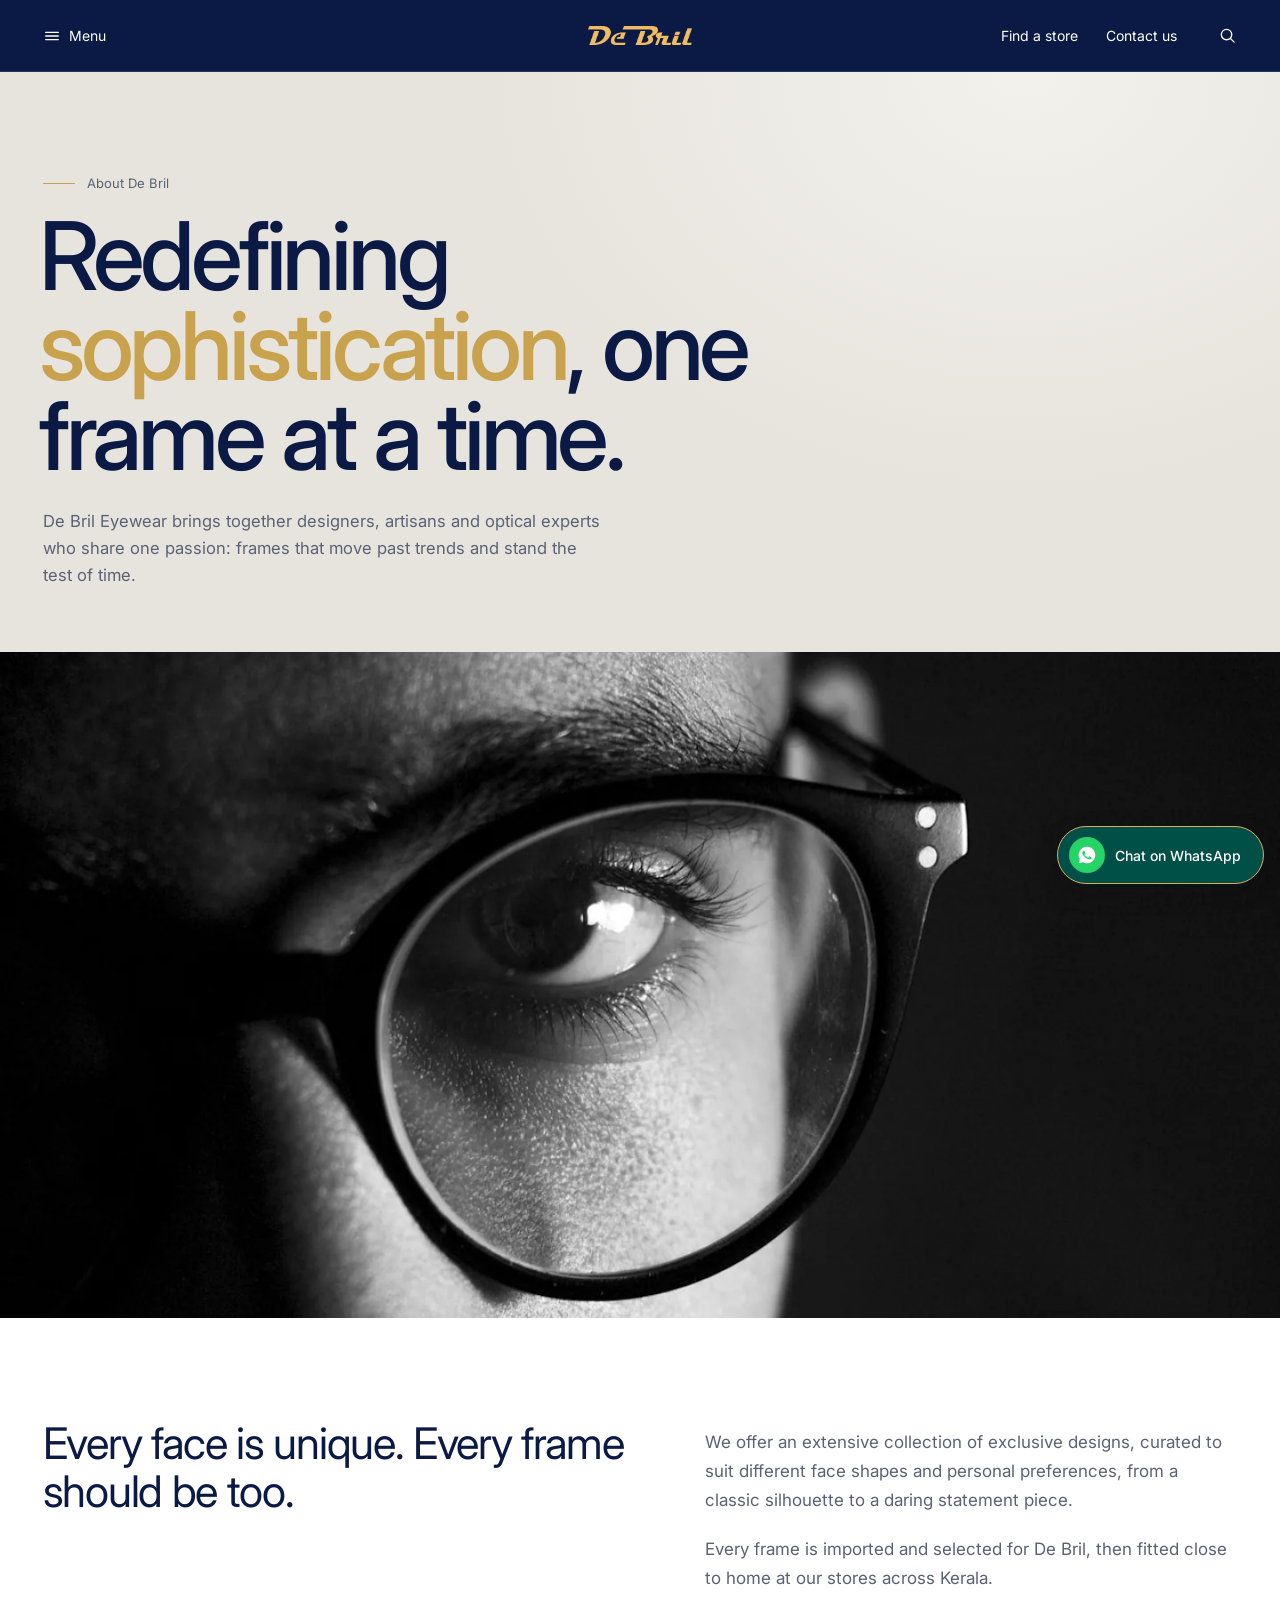
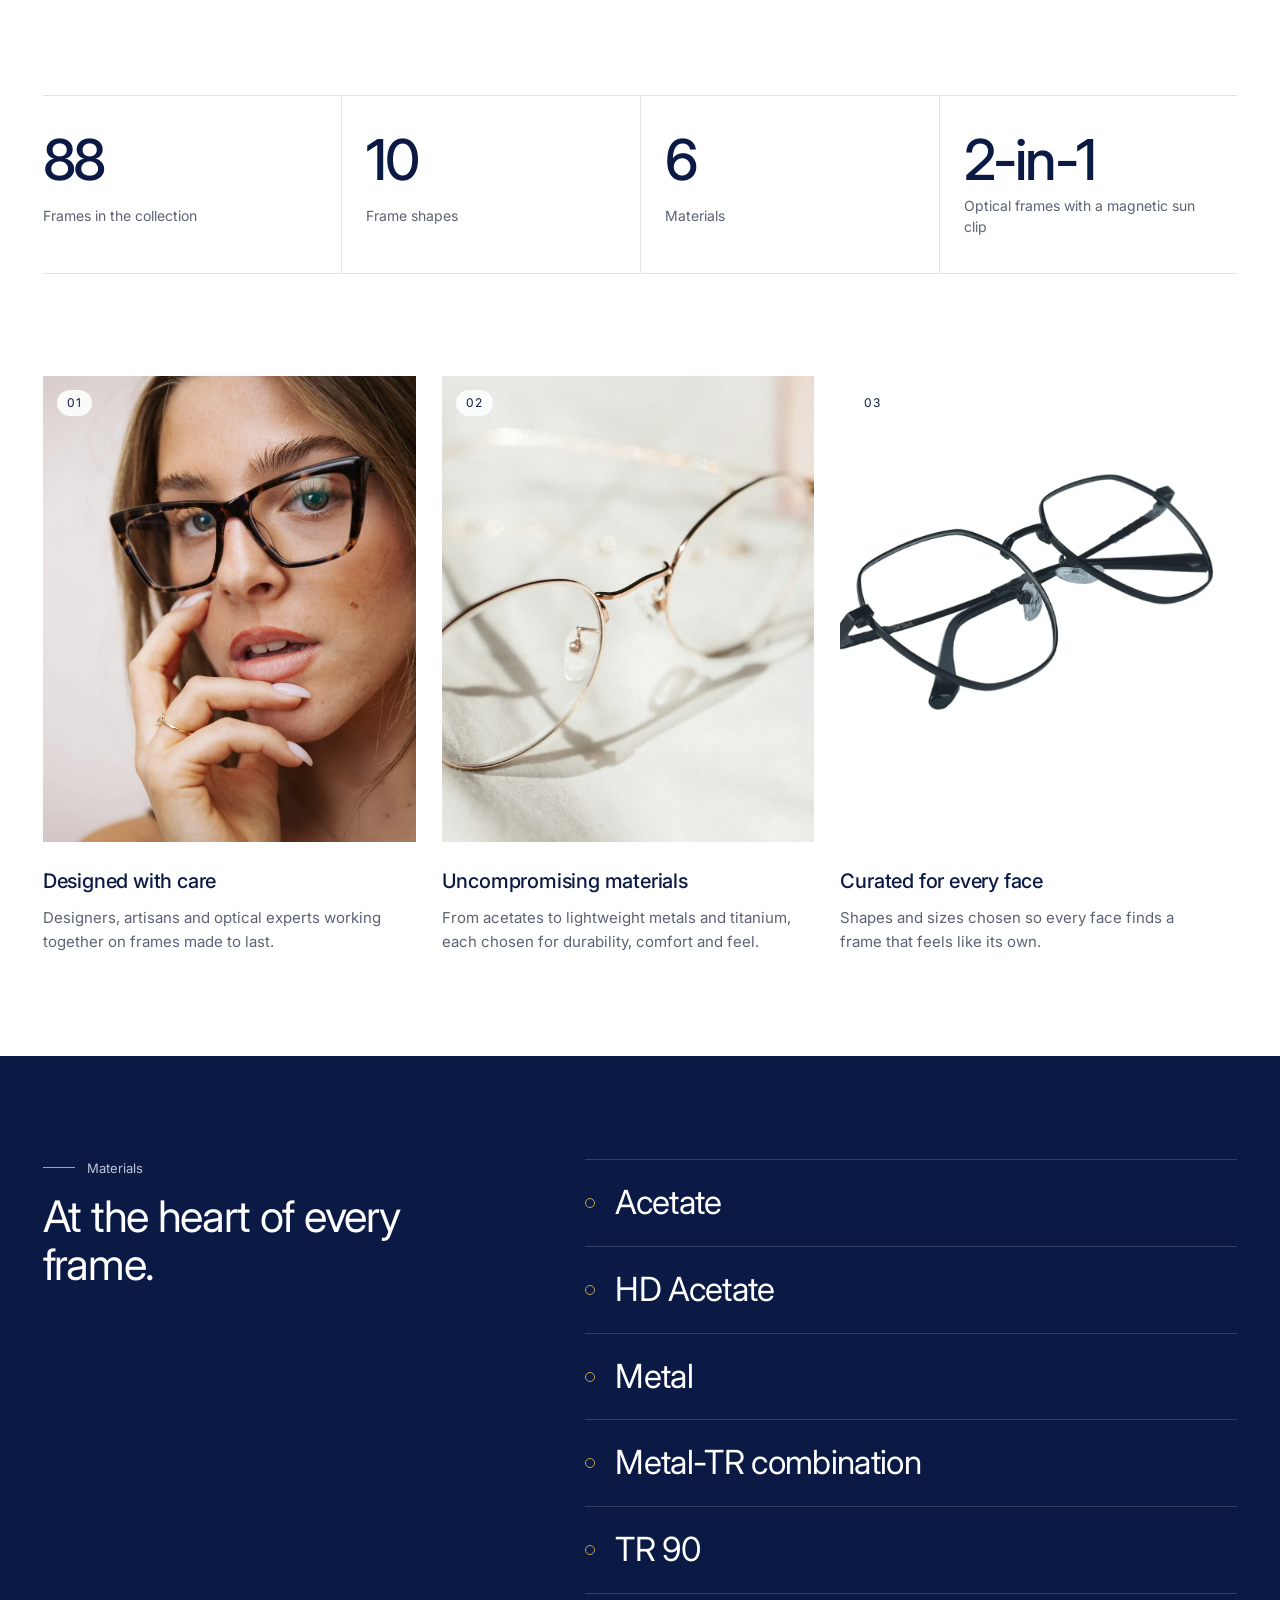
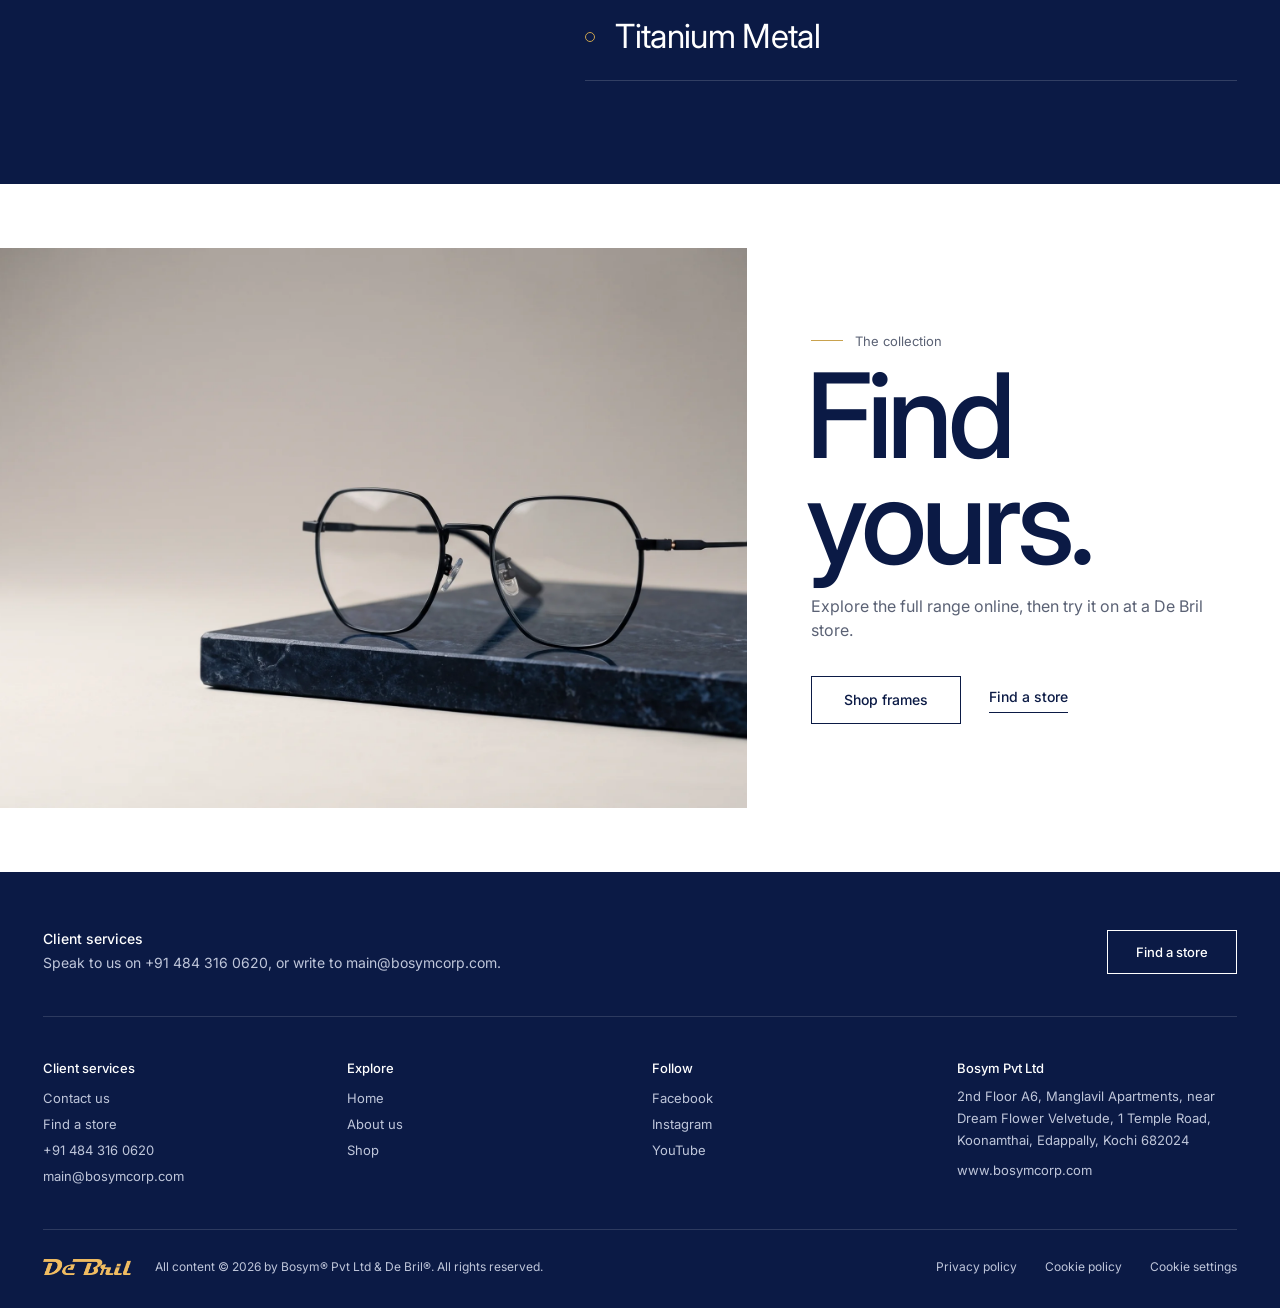
==== about.html @ 6e807124 "About us page; About links point to it" ====
<!doctype html>
<html lang="en">
<head>
<meta charset="utf-8">
<meta name="viewport" content="width=device-width, initial-scale=1">
<title>About us · De Bril</title>
<meta name="description" content="De Bril Eyewear: imported premium frames, curated for every face and made from materials of uncompromising quality.">
<link rel="preconnect" href="https://fonts.googleapis.com">
<link rel="preconnect" href="https://fonts.gstatic.com" crossorigin>
<link href="https://fonts.googleapis.com/css2?family=Inter:wght@400;500&display=swap" rel="stylesheet">
<link rel="preload" as="image" href="img/best.webp" fetchpriority="high">
<link rel="icon" href="img/logo-navy.png">
<link rel="stylesheet" href="site.css">
</head>
<body>
<a class="skip" href="#main">Skip to content</a>

<!-- 2 · Header: Menu on the left, logo centred, utilities on the right ending in a search icon -->
<header class="head">
  <div class="head-l">
    <button class="hbtn" type="button" data-open="menu" aria-controls="menu" aria-expanded="false"><svg viewBox="0 0 20 20" aria-hidden="true"><path d="M3 6h14M3 10h14M3 14h14"/></svg><span>Menu</span></button>
  </div>
  <a class="logo" href="index.html" aria-label="De Bril, home"><img src="img/logo-gold-word.png" alt="De Bril" width="104" height="19"></a>
  <nav class="head-r" aria-label="Quick links">
    <a class="hlink" href="https://buydb.in/locate-us/" aria-label="Find a store"><svg viewBox="0 0 20 20" aria-hidden="true"><path d="M10 17.5s5.5-5 5.5-9.2a5.5 5.5 0 0 0-11 0c0 4.2 5.5 9.2 5.5 9.2Z"/><circle cx="10" cy="8.3" r="1.9"/></svg><span>Find a store</span></a>
    <a class="hlink hide-s" href="https://buydb.in/contact-us/">Contact us</a>
    <button class="ibtn" type="button" data-open="search" aria-controls="search" aria-expanded="false" aria-label="Search"><svg viewBox="0 0 20 20" aria-hidden="true"><circle cx="9" cy="9" r="5.5"/><path d="m13 13 4 4"/></svg></button>
  </nav>
</header>

<!-- Menu drawer -->
<div class="sheet sheet-l" id="menu" hidden>
  <div class="sheet-bg" data-close></div>
  <div class="sheet-panel" role="dialog" aria-modal="true" aria-label="Menu">
    <button class="hbtn x" type="button" data-close><svg viewBox="0 0 20 20" aria-hidden="true"><path d="m5 5 10 10M15 5 5 15"/></svg><span>Close</span></button>
    <nav aria-label="Main">
      <ul class="menu">
        <li><a href="index.html">Home</a></li>
        <li><a href="shop.html">Shop</a></li>
        <li><a href="about.html" aria-current="page">About us</a></li>
        <li><a href="https://buydb.in/locate-us/">Find a store</a></li>
        <li><a href="https://buydb.in/contact-us/">Contact us</a></li>
      </ul>
    </nav>
    <p class="sheet-meta">+91 484 316 0620<br>main@bosymcorp.com</p>
  </div>
</div>

<!-- Search: drops down from under the header in navy, searches the shop page -->
<div class="sheet sheet-t" id="search" hidden>
  <div class="sheet-bg" data-close></div>
  <div class="sheet-panel" role="dialog" aria-modal="true" aria-label="Search">
    <div class="srch">
      <form action="shop.html" method="get" role="search">
        <svg viewBox="0 0 20 20" aria-hidden="true"><circle cx="9" cy="9" r="5.5"/><path d="m13 13 4 4"/></svg>
        <label for="q" class="vh">Search frames</label>
        <input id="q" name="q" type="search" placeholder="Search frames" autocomplete="off" enterkeyhint="search">
        <button class="ibtn x" type="button" data-close aria-label="Close search"><svg viewBox="0 0 20 20" aria-hidden="true"><path d="m5 5 10 10M15 5 5 15"/></svg></button>
      </form>
      <p class="srch-k">Popular searches</p>
      <ul class="srch-pop"><li><a href="shop.html?q=1003">1003</a></li><li><a href="shop.html?q=Titanium">Titanium</a></li><li><a href="shop.html?q=TJ+837">TJ 837</a></li><li><a href="shop.html?q=Metal-TR">Metal-TR</a></li><li><a href="shop.html?q=HD+acetate">HD acetate</a></li><li><a href="shop.html?q=2-in-1">2-in-1</a></li></ul>
    </div>
  </div>
</div>

<main id="main" class="about-page">

<!-- 1 · Opening: one big line, the client's own promise -->
<section class="ab-head">
  <p class="k">About De Bril</p>
  <h1>Redefining <em>sophistication</em>, one frame at a time.</h1>
  <p class="ab-lede">De Bril Eyewear brings together designers, artisans and optical experts who share one passion: frames that move past trends and stand the test of time.</p>
</section>

<!-- 2 · Wide image -->
<figure class="ab-wide"><img src="img/best.webp" alt="Black and white portrait of a man in round frames" width="1438" height="1800" fetchpriority="high"></figure>

<!-- 3 · Story: a statement on the left, the story on the right -->
<section class="ab-story">
  <h2>Every face is unique. Every frame should be too.</h2>
  <div class="ab-story-copy">
    <p>We offer an extensive collection of exclusive designs, curated to suit different face shapes and personal preferences, from a classic silhouette to a daring statement piece.</p>
    <p>Every frame is imported and selected for De Bril, then fitted close to home at our stores across Kerala.</p>
  </div>
</section>

<!-- 4 · Numbers from the live collection -->
<section class="ab-nums" aria-label="The collection in numbers">
  <div><b>88</b><span>Frames in the collection</span></div>
  <div><b>10</b><span>Frame shapes</span></div>
  <div><b>6</b><span>Materials</span></div>
  <div><b>2-in-1</b><span>Optical frames with a magnetic sun clip</span></div>
</section>

<!-- 5 · Three things we stand for -->
<section class="ab-pillars" aria-labelledby="ab-p-h">
  <h2 id="ab-p-h" class="vh">What we stand for</h2>
  <article>
    <span class="ab-n">01</span>
    <img src="img/premium.webp" alt="Woman in tortoiseshell cat-eye frames" width="1438" height="1800" loading="lazy">
    <h3>Designed with care</h3>
    <p>Designers, artisans and optical experts working together on frames made to last.</p>
  </article>
  <article>
    <span class="ab-n">02</span>
    <img src="img/still.webp" alt="Rose gold frames resting on linen" width="1440" height="1440" loading="lazy">
    <h3>Uncompromising materials</h3>
    <p>From acetates to lightweight metals and titanium, each chosen for durability, comfort and feel.</p>
  </article>
  <article>
    <span class="ab-n">03</span>
    <img src="img/cat-47E.webp" alt="De Bril frame on a stone surface" width="1200" height="1200" loading="lazy">
    <h3>Curated for every face</h3>
    <p>Shapes and sizes chosen so every face finds a frame that feels like its own.</p>
  </article>
</section>

<!-- 6 · Materials, set in large type on navy -->
<section class="ab-mats" aria-labelledby="ab-m-h">
  <div class="ab-mats-head">
    <p class="k">Materials</p>
    <h2 id="ab-m-h">At the heart of every frame.</h2>
  </div>
  <ul><li>Acetate</li><li>HD Acetate</li><li>Metal</li><li>Metal-TR combination</li><li>TR 90</li><li>Titanium Metal</li></ul>
</section>

<!-- 7 · Close: mirrors the homepage 2-in-1 layout -->
<section class="twoin ab-close" aria-labelledby="ab-c-h">
  <div class="twoin-media"><img src="img/frames-studio.webp" alt="De Bril 1003 frame in black titanium on a navy stone slab" width="2400" height="1340" loading="lazy" style="object-position:70% 50%"></div>
  <div class="twoin-copy">
    <p class="k">The collection</p>
    <h2 id="ab-c-h">Find yours.</h2>
    <p class="twoin-sub">Explore the full range online, then try it on at a De Bril store.</p>
    <div class="ab-ctas"><a class="btn btn-n" href="shop.html">Shop frames</a><a class="ul" href="https://buydb.in/locate-us/">Find a store</a></div>
  </div>
</section>

</main>

<!-- 11 · Footer -->
<footer class="foot">
  <div class="wrap">
    <div class="foot-top">
      <div><h2>Client services</h2><p>Speak to us on <a href="tel:+914843160620">+91 484 316 0620</a>, or write to <a href="mailto:main@bosymcorp.com">main@bosymcorp.com</a>.</p></div>
      <a class="btn btn-sq" href="https://buydb.in/locate-us/">Find a store</a>
    </div>
    <div class="foot-cols">
      <div><h3>Client services</h3><ul><li><a href="https://buydb.in/contact-us/">Contact us</a></li><li><a href="https://buydb.in/locate-us/">Find a store</a></li><li><a href="tel:+914843160620">+91 484 316 0620</a></li><li><a href="mailto:main@bosymcorp.com">main@bosymcorp.com</a></li></ul></div>
      <div><h3>Explore</h3><ul><li><a href="index.html">Home</a></li><li><a href="about.html">About us</a></li><li><a href="shop.html">Shop</a></li></ul></div>
      <div><h3>Follow</h3><ul><li><a href="https://www.facebook.com/">Facebook</a></li><li><a href="https://www.instagram.com/">Instagram</a></li><li><a href="https://www.youtube.com/">YouTube</a></li></ul></div>
      <div><h3>Bosym Pvt Ltd</h3><address>2nd Floor A6, Manglavil Apartments, near Dream Flower Velvetude, 1 Temple Road, Koonamthai, Edappally, Kochi 682024</address><ul><li><a href="https://www.bosymcorp.com/">www.bosymcorp.com</a></li></ul></div>
    </div>
    <div class="foot-legal">
      <img src="img/logo-gold-word.png" alt="De Bril" width="88" height="16" loading="lazy">
      <p>All content © 2026 by Bosym® Pvt Ltd &amp; De Bril®. All rights reserved.</p>
      <p class="pol"><a href="https://buydb.in/privacy-policy/">Privacy policy</a><a href="https://buydb.in/cookie-policy/">Cookie policy</a><a href="https://buydb.in/cookie-policy/">Cookie settings</a></p>
    </div>
  </div>
</footer>

<!-- 14 · Floating WhatsApp -->
<a class="wa" href="https://wa.me/914843160620?text=Hello%2C%20I%27d%20like%20to%20know%20more%20about%20De%20Bril%20frames" target="_blank" rel="noopener"><span class="wa-i" aria-hidden="true"><svg viewBox="0 0 24 24"><path d="M12 2a10 10 0 0 0-8.6 15.1L2 22l5-1.3A10 10 0 1 0 12 2Zm5.3 14.1c-.2.6-1.3 1.2-1.8 1.2-.5.1-1 .2-3.3-.7-2.8-1.1-4.6-4-4.7-4.2-.1-.2-1.1-1.5-1.1-2.8s.7-2 1-2.3c.2-.3.5-.3.7-.3h.5c.2 0 .4 0 .6.5l.8 2c.1.2.1.3 0 .5l-.4.6-.4.4c-.1.1-.3.3-.1.6.2.3.7 1.2 1.6 2 1.1 1 2 1.3 2.3 1.4.3.1.5.1.6-.1l.8-1c.2-.3.4-.2.6-.1l1.9.9c.3.1.5.2.5.3.1.2.1.7-.1 1.2Z"/></svg></span>Chat on WhatsApp</a>

<script src="site.js"></script>
</body>
</html>
---- site.css ----
/* De Bril homepage — built from the approved Figma frame "Researched" (file kVzT3qbVzXcyBlzgRL0pO7, node 240:2) */
:root{
  --navy:#0b1a45;--deep:#050a1f;--grey:#5b6275;--mist:#bfc6da;--stone:#efede9;--foot:#f4f4f2;
  --line:#e4e3e0;--gold:#c9a24e;--wa:#005047;
  --f:"Inter",system-ui,-apple-system,"Segoe UI",sans-serif;
  --pad:clamp(16px,3.34vw,48px);--ease:cubic-bezier(.22,1,.36,1);
}
*,*::before,*::after{box-sizing:border-box}
html{-webkit-text-size-adjust:100%}
body{margin:0;background:#fff;color:var(--navy);font:400 16px/1.5 var(--f);-webkit-font-smoothing:antialiased}
img{display:block;max-width:100%;height:auto}
a{color:inherit;text-decoration:none}
button{font:inherit;color:inherit;background:none;border:0;padding:0;cursor:pointer}
h1,h2,h3,p,ul{margin:0}
ul{list-style:none;padding:0}
address{font-style:normal}
:focus-visible{outline:2px solid var(--gold);outline-offset:3px}
.vh{position:absolute;width:1px;height:1px;overflow:hidden;clip:rect(0 0 0 0);white-space:nowrap}
.skip{position:fixed;left:16px;top:-60px;z-index:100;background:var(--navy);color:#fff;padding:10px 16px;font-size:14px;transition:top .2s}
.skip:focus{top:12px}
.wrap{padding-inline:var(--pad)}
.center{text-align:center}

/* type */
.k{font-size:13px;line-height:1.4}
.t{font-weight:500;font-size:clamp(26px,2.23vw,32px);line-height:1.2;letter-spacing:-.01em}
.ul{font-size:14px;font-weight:500;padding-bottom:6px;background:linear-gradient(currentColor,currentColor) 0 100%/100% 1px no-repeat;transition:background-size .3s var(--ease)}
.ul:hover{background-size:0 1px;background-position:100% 100%}

/* buttons: square, outlined */
.btn{display:inline-flex;align-items:center;justify-content:center;height:48px;padding:0 32px;font-size:14px;font-weight:500;border:1px solid currentColor;transition:background-color .25s,color .25s,border-color .25s;white-space:nowrap}
.btn-o{color:#fff}
.btn-o:hover{background:#fff;color:var(--navy);border-color:#fff}
.btn-n{color:var(--navy)}
.btn-n:hover{background:var(--navy);color:#fff}
.btn-g{background:var(--gold);border-color:var(--gold);color:var(--navy)}
.btn-g:hover{background:var(--navy);border-color:var(--navy);color:#fff}
.btn-sq{height:44px;padding:0 28px;font-size:13px;color:var(--navy)}
.btn-sq:hover{background:var(--navy);color:#fff}

/* 2 · header */
.head{position:sticky;top:0;z-index:40;height:72px;background:var(--navy);color:#fff;border-bottom:1px solid rgba(255,255,255,.12);display:grid;grid-template-columns:1fr auto 1fr;align-items:center;padding-inline:var(--pad)}
.head-l{display:flex;gap:32px}
.hbtn{display:inline-flex;align-items:center;gap:8px;font-size:14px;height:44px}
.hbtn svg{width:18px;height:18px;fill:none;stroke:currentColor;stroke-width:1.4;stroke-linecap:round}
.logo img{width:104px;height:auto}
.head-r{display:flex;justify-content:flex-end;align-items:center;gap:28px;font-size:14px}
.hlink{display:inline-flex;align-items:center;gap:8px;padding-block:12px}
.hlink svg{width:18px;height:18px;fill:none;stroke:currentColor;stroke-width:1.4;display:none}
.hlink:hover span,.hlink.hide-s:hover,.hbtn:hover span{text-decoration:underline;text-underline-offset:4px}
.ibtn{width:44px;height:44px;display:grid;place-items:center;margin-right:-12px;border-radius:50%;transition:background-color .25s}
.ibtn:hover,.ibtn[aria-expanded=true]{background:rgba(255,255,255,.1)}
.ibtn svg{width:19px;height:19px;fill:none;stroke:currentColor;stroke-width:1.4;stroke-linecap:round}

/* menu + search sheets */
.sheet{position:fixed;inset:0;z-index:60}
.sheet-bg{position:absolute;inset:0;background:rgba(5,10,31,.4);opacity:0;transition:opacity .35s}
.sheet-panel{position:absolute;background:#fff;transition:transform .45s var(--ease)}
.sheet-l .sheet-panel{left:0;top:0;bottom:0;width:min(420px,88vw);padding:14px var(--pad) 32px;display:flex;flex-direction:column;gap:40px;transform:translateX(-100%)}
.sheet-t{top:72px;z-index:39}
.sheet-t .sheet-panel{left:0;right:0;top:0;background:var(--navy);color:#fff;transform:translateY(-102%);border-top:1px solid rgba(255,255,255,.12)}
/* shop-by-wearer popup: centred navy panel, four photo tiles; the hovered tile widens, its photo eases in and a gold rule runs under the name */
.banner{width:100%;text-align:left}
.sheet-c .sheet-bg{background:rgba(5,10,31,.6);backdrop-filter:blur(6px)}
.sheet-c .sheet-panel{inset:0;margin:auto;width:min(1120px,calc(100% - 32px));height:fit-content;max-height:calc(100% - 32px);overflow:auto;background:var(--navy);color:#fff;padding:clamp(24px,3.4vw,44px);opacity:0;transform:translateY(28px) scale(.98);transition:transform .55s var(--ease),opacity .4s}
.sheet-c.is-open .sheet-panel{opacity:1;transform:none}
.g-head{display:flex;justify-content:space-between;align-items:flex-start;gap:24px;margin-bottom:clamp(24px,3vw,40px)}
.g-head .k{color:var(--gold);display:flex;align-items:center;gap:12px;margin-bottom:8px}
.g-head .k::before{content:"";width:28px;height:1px;background:currentColor}
.g-head h2{font-size:clamp(26px,3vw,40px);font-weight:400;letter-spacing:-.02em;line-height:1.1}
.g-head .x{margin:-8px -10px 0 0;color:#fff}
.g-head .x:hover{background:rgba(255,255,255,.1)}
.g-list{display:flex;gap:2px;height:clamp(360px,52vh,480px)}
.g-list li{flex:1;display:flex;transition:flex-grow .6s var(--ease)}
.g-list li:has(.g-tile:is(:hover,:focus-visible)){flex-grow:1.6}
.g-tile{position:relative;flex:1;display:grid;grid-template-rows:auto 1fr auto;padding:20px 22px 24px;background:var(--deep);overflow:hidden;isolation:isolate;outline:none}
.g-ph{position:absolute;inset:0;z-index:-2;width:100%;height:100%;object-fit:cover;object-position:50% 20%;transform:scale(1.06);transition:transform 1.2s var(--ease),filter .6s;filter:saturate(.85) brightness(.9);clip-path:inset(100% 0 0 0)}
.sheet-c.is-open .g-ph{animation:reveal 1s var(--ease) forwards}
.sheet-c.is-open li:nth-child(2) .g-ph{animation-delay:.08s}.sheet-c.is-open li:nth-child(3) .g-ph{animation-delay:.16s}.sheet-c.is-open li:nth-child(4) .g-ph{animation-delay:.24s}
@keyframes reveal{to{clip-path:inset(0 0 0 0)}}
.g-tile:is(:hover,:focus-visible) .g-ph{transform:scale(1);filter:none}
.g-tile::before{content:"";position:absolute;inset:0;z-index:-1;background:linear-gradient(to top,rgba(5,10,31,.88),rgba(5,10,31,.15) 55%,rgba(5,10,31,.35))}
.g-tile::after{content:"";position:absolute;left:22px;right:22px;bottom:0;height:3px;background:var(--gold);transform:scaleX(0);transform-origin:left;transition:transform .6s var(--ease)}
.g-tile:is(:hover,:focus-visible)::after{transform:none}
.g-tile:focus-visible{box-shadow:inset 0 0 0 2px var(--gold)}
.g-n{font-size:12px;letter-spacing:.08em;opacity:.8}
.g-tile:is(:hover,:focus-visible) .g-go{color:var(--gold)}
.g-name{align-self:end;font-size:clamp(24px,2.3vw,34px);letter-spacing:-.02em;line-height:1.1}
.g-go{display:flex;align-items:center;gap:8px;margin-top:8px;font-size:13px;opacity:.7;white-space:nowrap;transition:opacity .3s}
.g-go svg{width:14px;height:14px;fill:none;stroke:currentColor;stroke-width:1.5;transition:transform .4s var(--ease)}
.g-tile:is(:hover,:focus-visible) .g-go{opacity:1}
.g-tile:is(:hover,:focus-visible) .g-go svg{transform:translateX(6px)}
.g-all{display:inline-block;margin-top:24px;font-size:14px;color:var(--mist)}
.g-all:hover{color:#fff}
.sheet.is-open .sheet-bg{opacity:1}
.sheet.is-open .sheet-panel{transform:none}
.menu a{display:block;font-size:28px;font-weight:500;letter-spacing:-.01em;padding:8px 0}
.menu a:hover,.menu a[aria-current]{text-decoration:underline;text-underline-offset:6px;text-decoration-thickness:1px}
.sheet-meta{margin-top:auto;font-size:14px;color:var(--grey)}
.srch{max-width:760px;margin:0 auto;padding:40px var(--pad) 44px}
.srch form{display:flex;align-items:center;gap:16px;border-bottom:1px solid rgba(255,255,255,.35);transition:border-color .3s}
.srch form:focus-within{border-color:var(--gold)}
.srch form>svg{width:22px;height:22px;flex:none;fill:none;stroke:var(--gold);stroke-width:1.4;stroke-linecap:round}
.srch input[type=search]{flex:1;min-width:0;height:64px;border:0;background:none;color:#fff;font:400 clamp(22px,2.2vw,30px) var(--f);letter-spacing:-.01em;padding:0}
.srch input::placeholder{color:rgba(255,255,255,.45)}
.srch input:focus{outline:none}
.srch input::-webkit-search-cancel-button{display:none}
.srch .x{margin-right:-10px}
.srch-k{font-size:12px;letter-spacing:.06em;text-transform:uppercase;color:var(--mist);margin:28px 0 12px}
.srch-pop{display:flex;flex-wrap:wrap;gap:8px}
.srch-pop a{display:inline-block;padding:8px 16px;border:1px solid rgba(255,255,255,.22);border-radius:999px;font-size:13px;transition:border-color .25s,background-color .25s,color .25s}
.srch-pop a:hover{border-color:var(--gold);background:var(--gold);color:var(--navy)}

/* 3 · hero */
.hero{position:relative;height:clamp(560px,57.5vw,828px);max-height:calc(100svh - 72px);min-height:520px;overflow:hidden;background:var(--deep);color:#fff}
.slide{position:absolute;inset:0;opacity:0;visibility:hidden;transition:opacity .9s var(--ease),visibility 0s .9s}
.slide.is-on{opacity:1;visibility:visible;transition:opacity .9s var(--ease)}
.slide img{width:100%;height:100%;object-fit:cover}
/* slow, constant zoom-out: each slide starts at 1.14× and settles towards 1× over its 7s on screen */
.slide img{will-change:transform}
.slide.is-on img{animation:drift 8s linear both}
@keyframes drift{from{transform:scale(1.14)}to{transform:scale(1)}}
.slide::after{content:"";position:absolute;inset:0;background:linear-gradient(to top,rgba(5,10,31,.7),rgba(0,0,0,0) 60%)}
/* hero → billboard: the hero holds still and the billboard slides up over it like a curtain;
   the hero dims and settles back as it is covered (--p, 0→1, set in site.js) */
.hero{position:sticky;top:72px;z-index:0}
.hero::after{content:"";position:absolute;inset:0;z-index:4;background:var(--deep);opacity:calc(var(--p,0)*.6);pointer-events:none}
main>section:not(.hero){position:relative;z-index:1;background:#fff}
.board{box-shadow:0 -24px 48px rgba(5,10,31,.18)}
.board-copy>*{opacity:0;transform:translateY(18px);transition:opacity .9s var(--ease),transform 1s var(--ease)}
.board.is-in .board-copy>*{opacity:1;transform:none}
.board.is-in .board-copy>:nth-child(2){transition-delay:.08s}.board.is-in .board-copy>:nth-child(3){transition-delay:.16s}.board.is-in .board-copy>:nth-child(4){transition-delay:.24s}
/* damped parallax (--d from site.js, -1…1): the photo moves slower than the page, the copy a touch slower still */
.board>img{transform:translate3d(0,calc(var(--d,0) * -7%),0) scale(1.14);will-change:transform}
.board-copy{margin-top:calc(var(--d,0) * 60px)}
.slide .copy{position:absolute;z-index:2;left:var(--pad);bottom:clamp(36px,5.5vw,84px);max-width:min(460px,calc(100% - 2*var(--pad)));display:grid;gap:8px;justify-items:start}
.slide .copy p:not(.k){font-size:16px;margin-bottom:22px}
.slide.is-on .copy>*{animation:rise .9s var(--ease) both}
.slide.is-on .copy>:nth-child(2){animation-delay:.06s}.slide.is-on .copy>:nth-child(3){animation-delay:.12s}.slide.is-on .copy>:nth-child(4){animation-delay:.18s}
@keyframes rise{from{opacity:0;transform:translateY(14px)}}
.hero-ui{position:absolute;z-index:3;right:var(--pad);bottom:clamp(30px,4.4vw,56px);display:flex;align-items:center;gap:24px}
.dashes{display:flex;gap:8px}
.dashes button{width:40px;height:24px;display:grid;align-items:center}
.dashes i{display:block;height:1px;background:rgba(255,255,255,.25);position:relative;overflow:hidden}
.dashes i::after{content:"";position:absolute;inset:0;background:#fff;transform:scaleX(0);transform-origin:left}
.dashes [aria-selected=true] i{height:2px}
.dashes [aria-selected=true] i::after{animation:fill var(--dur,7s) linear forwards}
.hero.is-paused .dashes [aria-selected=true] i::after{animation-play-state:paused}
@keyframes fill{to{transform:scaleX(1)}}
.count{font-size:13px;font-variant-numeric:tabular-nums}
.count b{font-weight:400}

/* virtual try-on billboard: same stone backdrop, navy display type and outline button as the Frames
   billboard; a phone showing the camera view stands on the right with UI cards floating beside it */
main>section.tryon{background:radial-gradient(70% 90% at 72% 40%,#f3f1ec,#e7e4de 55%,#d9d5cd)}
.tryon{position:relative;overflow:hidden;aspect-ratio:16/9;max-height:880px;width:100%;color:var(--navy)}
.tryon-copy{position:absolute;z-index:2;left:var(--pad);top:50%;transform:translateY(-50%);display:grid;justify-items:start;gap:6px;max-width:460px}
.tryon .k{color:var(--grey);display:flex;align-items:center;gap:12px}
.tryon .k .new{padding:3px 10px;border-radius:999px;background:var(--gold);color:var(--navy);font-size:11px;font-weight:600;letter-spacing:.08em;text-transform:uppercase}
.tryon h2{font-weight:500;font-size:clamp(64px,9.2vw,148px);line-height:.9;letter-spacing:-.045em;margin:6px 0 14px -.04em}
.tryon-sub{font-size:clamp(16px,1.25vw,18px);color:var(--grey);margin-bottom:28px;max-width:400px}
.tryon-cap{position:absolute;z-index:2;left:var(--pad);bottom:clamp(20px,2.4vw,36px);font-size:12px;letter-spacing:.02em;color:var(--grey)}
.tryon-stage{--w:clamp(160px,20vw,320px);position:absolute;right:clamp(56px,13vw,220px);top:50%;width:var(--w);transform:translateY(-50%) rotate(-4deg)}
/* soft studio floor shadow under the phone */
.tryon-stage::after{content:"";position:absolute;left:8%;right:-6%;bottom:-7%;height:9%;z-index:-1;background:radial-gradient(closest-side,rgba(5,10,31,.35),transparent);filter:blur(6px)}
/* iPhone 17 Pro, Deep Blue: 71.9 × 150 mm body; every size is a share of the phone's width (--w) */
.iph{position:relative;aspect-ratio:71.9/150;padding:calc(var(--w)*.013);border-radius:calc(var(--w)*.165);
  background:linear-gradient(90deg,#1c2a4a,#56698f 3%,#24345a 7%,#2c3d66 50%,#24345a 93%,#56698f 97%,#1c2a4a);
  box-shadow:inset 0 0 0 1px rgba(255,255,255,.28),inset 0 1px 1px rgba(255,255,255,.35),30px 44px 70px rgba(5,10,31,.35),8px 12px 20px rgba(5,10,31,.2)}
.iph-in{height:100%;padding:calc(var(--w)*.03);border-radius:calc(var(--w)*.152);background:#05060a;box-shadow:inset 0 0 0 1px rgba(255,255,255,.06)}
.vf{position:relative;height:100%;border-radius:calc(var(--w)*.124);overflow:hidden;background:#000}
.iph-island{position:absolute;z-index:4;top:calc(var(--w)*.03);left:50%;translate:-50% 0;width:calc(var(--w)*.3);height:calc(var(--w)*.088);border-radius:999px;background:#000}
.iph-glare{position:absolute;inset:0;z-index:5;border-radius:inherit;pointer-events:none;background:linear-gradient(118deg,rgba(255,255,255,.16),rgba(255,255,255,.04) 26%,rgba(255,255,255,0) 42%)}
/* side buttons: Action + volume on the left, side button + Camera Control on the right */
.ib{position:absolute;width:calc(var(--w)*.014);border-radius:2px;background:linear-gradient(90deg,#1c2a4a,#4d6088,#24345a)}
.ib-act,.ib-up,.ib-dn{left:calc(var(--w)*-.011)}
.ib-act{top:17%;height:5.5%}.ib-up{top:25%;height:9.5%}.ib-dn{top:36.5%;height:9.5%}
.ib-pwr,.ib-cam{right:calc(var(--w)*-.011)}
.ib-pwr{top:27%;height:14%}
.ib-cam{top:56%;height:8%;background:linear-gradient(90deg,#24345a,#0c1222 40%,#3b4c74)}
/* status bar either side of the Dynamic Island */
.vf-status{position:absolute;z-index:3;top:calc(var(--w)*.045);left:calc(var(--w)*.09);right:calc(var(--w)*.075);display:flex;justify-content:space-between;align-items:center;color:#fff;font-size:calc(var(--w)*.05);line-height:1}
.vf-status b{font-weight:600}
.vf-sys{display:flex;align-items:center;gap:calc(var(--w)*.014)}
.vf-sys svg{height:calc(var(--w)*.034);width:auto;fill:#fff}
.bat{position:relative;width:calc(var(--w)*.072);height:calc(var(--w)*.034);border-radius:calc(var(--w)*.01);border:1px solid rgba(255,255,255,.5);padding:1px}
.bat i{display:block;height:100%;width:80%;border-radius:1px;background:#fff}
.vf>img{width:100%;height:100%;object-fit:cover;object-position:50% 12%}
.vf::after{content:"";position:absolute;inset:0;background:linear-gradient(to top,rgba(5,10,31,.75),rgba(5,10,31,0) 32%)}
.vf-live{position:absolute;z-index:2;top:calc(var(--w)*.16);left:calc(var(--w)*.06);display:flex;align-items:center;gap:7px;padding:6px 11px;border-radius:999px;background:rgba(5,10,31,.55);backdrop-filter:blur(8px);font-size:11px;letter-spacing:.08em;text-transform:uppercase;color:#fff}
.vf-live i{width:7px;height:7px;border-radius:50%;background:#e5484d;animation:blink 1.6s ease-in-out infinite}
@keyframes blink{50%{opacity:.25}}
.vf-box{position:absolute;z-index:2;left:18%;right:18%;top:15%;height:28%}
.vf-box i{position:absolute;width:24px;height:24px;border:2px solid var(--gold)}
.vf-box i:nth-child(1){top:0;left:0;border-width:2px 0 0 2px;border-radius:8px 0 0 0}
.vf-box i:nth-child(2){top:0;right:0;border-width:2px 2px 0 0;border-radius:0 8px 0 0}
.vf-box i:nth-child(3){bottom:0;left:0;border-width:0 0 2px 2px;border-radius:0 0 0 8px}
.vf-box i:nth-child(4){bottom:0;right:0;border-width:0 2px 2px 0;border-radius:0 0 8px 0}
.vf-scan{position:absolute;z-index:2;left:18%;right:18%;top:15%;height:2px;background:linear-gradient(90deg,transparent,var(--gold),transparent);box-shadow:0 0 18px var(--gold);animation:scan 3.2s ease-in-out infinite alternate}
@keyframes scan{to{top:43%}}
.vf-bar{position:absolute;z-index:2;left:12px;right:12px;bottom:12px;display:grid;gap:10px;padding:12px 14px;border-radius:16px;background:rgba(11,26,69,.6);backdrop-filter:blur(14px);border:1px solid rgba(255,255,255,.14);font-size:14px;color:#fff}
.vf-bar p{display:grid;gap:2px}
.vf-bar small{font-size:10px;color:var(--mist);letter-spacing:.1em;text-transform:uppercase}
/* floating UI cards, white glass on the stone backdrop */
.fl{position:absolute;z-index:3;display:grid;gap:10px;justify-items:start;padding:14px 16px;border-radius:18px;background:rgba(255,255,255,.78);backdrop-filter:blur(16px);box-shadow:0 20px 40px rgba(5,10,31,.14);transform:rotate(4deg);animation:float 6s ease-in-out infinite}
.fl small{font-size:10px;color:var(--grey);letter-spacing:.1em;text-transform:uppercase}
.fl-colour{left:calc(100% - 30px);top:58%;animation-delay:-3s}
@keyframes float{50%{translate:0 -10px}}
.vf-chips{display:flex;gap:5px;overflow:hidden}
.vf{container-type:inline-size}
@container (max-width:280px){.vf-chips li:nth-child(n+3){display:none}.vf-bar{font-size:13px}}
@container (max-width:200px){.vf-chips li:nth-child(n+2){display:none}}
.vf-chips li{padding:5px 10px;border-radius:999px;border:1px solid rgba(255,255,255,.28);font-size:11px;white-space:nowrap}
.vf-chips .on{background:var(--gold);border-color:var(--gold);color:var(--navy)}
.vf-sw{display:flex;gap:8px}
.vf-sw i{width:22px;height:22px;border-radius:50%;background:var(--c);box-shadow:inset 0 0 0 1px rgba(0,0,0,.15)}
.vf-sw i:first-child{box-shadow:0 0 0 2px #fff,0 0 0 3px var(--navy)}

/* 9 · 2-in-1: mirrors the try-on billboard above (visual left, display type right) on white */
.twoin{display:grid;grid-template-columns:7fr 5fr;align-items:center}
.twoin-media{aspect-ratio:4/3;overflow:hidden}
.twoin-media img{width:100%;height:100%;object-fit:cover;transition:transform 1.4s var(--ease)}
.twoin:hover .twoin-media img{transform:scale(1.03)}
.twoin-copy{display:grid;justify-items:start;gap:6px;padding:56px var(--pad) 56px clamp(32px,5vw,80px);max-width:560px}
.twoin .k{color:var(--grey);display:flex;align-items:center;gap:12px}
.twoin .k::before{content:"";width:32px;height:1px;background:var(--gold)}
.twoin h2{font-weight:500;font-size:clamp(64px,9.2vw,148px);line-height:.9;letter-spacing:-.045em;margin:6px 0 14px -.04em;color:var(--navy)}
.twoin-sub{font-size:clamp(16px,1.25vw,18px);color:var(--grey)}
.twoin-spec{display:grid;grid-template-columns:1fr 1fr;width:100%;margin:28px 0 32px;border-top:1px solid var(--line)}
.twoin-spec div{padding:16px 16px 0 0}
.twoin-spec div+div{padding-left:16px;border-left:1px solid var(--line)}
.twoin-spec dt{font-size:12px;letter-spacing:.06em;text-transform:uppercase;color:var(--gold);margin-bottom:4px}
.twoin-spec dd{margin:0;font-size:14px;color:var(--navy)}

/* 5 · category billboard */
.board{position:relative;overflow:hidden;background:#e7e4de!important;aspect-ratio:16/9;max-height:880px;width:100%}
.board>img{position:absolute;inset:0;width:100%;height:100%;object-fit:cover;object-position:60% 50%}
.board-copy{position:absolute;z-index:2;left:var(--pad);top:50%;transform:translateY(-50%);display:grid;justify-items:start;gap:6px;max-width:440px}
.board .k{color:var(--grey);display:flex;align-items:center;gap:12px}
.board .k::before{content:"";width:32px;height:1px;background:var(--gold)}
.board h2{font-weight:500;font-size:clamp(64px,9.2vw,148px);line-height:.9;letter-spacing:-.045em;margin:6px 0 14px -.04em}
.board-sub{font-size:clamp(16px,1.25vw,18px);color:var(--grey);margin-bottom:28px}
.board-cap{position:absolute;z-index:2;left:var(--pad);bottom:clamp(20px,2.4vw,36px);font-size:12px;letter-spacing:.02em;color:var(--grey)}

/* 6 + 8 · product grids */
.prods{padding-top:96px}
.prods-head{display:flex;justify-content:space-between;align-items:baseline;margin-bottom:48px}
.prods h2{font-size:24px;font-weight:500;letter-spacing:-.01em}
.grid{display:grid;grid-template-columns:repeat(4,1fr);gap:2px}
.card{position:relative}
.card .ph{position:relative;aspect-ratio:359/449;background:var(--stone);overflow:hidden}
.card .ph-a{display:grid;place-items:start center;padding-top:19.5%;height:100%}
.card .ph img{width:86%;mix-blend-mode:multiply;transition:transform .7s var(--ease)}
.card:hover .ph img{transform:scale(1.04)}
.card .tx{display:block;padding:16px 16px 48px;font-size:14px;line-height:22px}
.card b{font-weight:500;display:block}
.card .tx span{display:block;color:var(--grey)}
.card small{display:block;color:var(--grey);font-size:13px}
.card .tx:hover b{text-decoration:underline;text-underline-offset:4px}
.tx-more{display:none}
/* hover CTA: a two-part bar rises from the bottom of the photo */
.cta{position:absolute;left:16px;right:16px;bottom:16px;display:grid;grid-template-columns:1fr auto;gap:1px;opacity:0;transform:translateY(14px);transition:opacity .35s var(--ease),transform .45s var(--ease);pointer-events:none}
.card:hover .cta,.card:focus-within .cta{opacity:1;transform:none;pointer-events:auto}
.cta a{display:flex;align-items:center;justify-content:center;gap:10px;height:46px;font-size:13px;font-weight:500;letter-spacing:.02em;transition:background-color .25s,color .25s}
.cta-v{background:var(--navy);color:#fff}
.cta-v i{font-style:normal;transition:transform .3s var(--ease)}
.cta-v:hover{background:#13286a}
.cta-v:hover i{transform:translateX(4px)}
.cta-w{background:#fff;color:var(--navy);padding:0 18px}
.cta-w:hover{background:var(--gold);color:var(--navy)}
/* touch screens have no hover: keep the photo clean and add a plain link under the name */
@media (hover:none){.cta{display:none}.tx-more{display:block;font-style:normal;font-size:13px;font-weight:500;color:var(--navy);margin-top:10px}}
.prods>.grid{padding-bottom:32px}
.latest h2{margin-bottom:28px}
.tabs{display:flex;justify-content:center;flex-wrap:wrap;gap:4px 32px;margin-bottom:40px;padding-inline:var(--pad)}
.tabs button{font-size:14px;color:var(--grey);padding:6px 0;border-bottom:2px solid transparent;transition:color .2s,border-color .2s}
.tabs button:hover{color:var(--navy)}
.tabs [aria-selected=true]{color:var(--navy);font-weight:500;border-color:var(--navy)}
/* Explore the collection: same cards, arranged as a swipeable rail instead of a grid */
.latest .grid{display:flex;gap:2px;overflow-x:auto;scroll-snap-type:x mandatory;scroll-behavior:smooth;scrollbar-width:none;transition:opacity .25s;padding-left:var(--pad);scroll-padding-left:var(--pad)}
.latest .grid::-webkit-scrollbar{display:none}
.latest .card{flex:0 0 calc((100% - var(--pad) - 6px) / 3.4);scroll-snap-align:start}
.latest .card:last-child{margin-right:var(--pad)}
.rail-ui{display:flex;align-items:center;gap:24px;padding:28px var(--pad) 0}
.rail-bar{flex:1;height:1px;background:var(--line);position:relative;overflow:hidden}
.rail-bar i{position:absolute;inset:0 auto 0 0;background:var(--navy);width:var(--w,30%);transform:translateX(var(--x,0));transition:transform .3s var(--ease),width .3s var(--ease)}
.rail-btn{width:44px;height:44px;border:1px solid var(--navy);display:grid;place-items:center;transition:background-color .25s,color .25s,opacity .25s}
.rail-btn:hover{background:var(--navy);color:#fff}
.rail-btn:disabled{opacity:.3;pointer-events:none}
.rail-btn svg{width:16px;height:16px;fill:none;stroke:currentColor;stroke-width:1.4}
.latest .grid.is-swapping{opacity:0}
.latest>p.center{padding:28px 0 112px}

/* 7 · two banners */
.duo{display:grid;grid-template-columns:1fr 1fr;gap:2px}
.banner{position:relative;aspect-ratio:719/900;overflow:hidden;color:#fff;display:block}
.banner img{width:100%;height:100%;object-fit:cover;transition:transform 1.2s var(--ease)}
.banner:hover img{transform:scale(1.03)}
.banner::after{content:"";position:absolute;inset:0;background:linear-gradient(to bottom,rgba(0,0,0,0) 45%,rgba(5,10,31,.7))}
.banner-copy{position:absolute;z-index:2;left:var(--pad);right:var(--pad);bottom:clamp(40px,4.3vw,62px);display:grid;justify-items:start;gap:4px}
.banner-copy .t{font-size:24px;margin-bottom:18px}

/* 10 · promise */
.promise{padding-block:clamp(80px,8.4vw,120px)}
.promise-head{display:grid;justify-items:center;text-align:center;gap:12px;margin-bottom:clamp(48px,5vw,72px)}
.promise-head .k{color:var(--grey);display:flex;align-items:center;gap:12px}
.promise-head .k::before,.promise-head .k::after{content:"";width:28px;height:1px;background:var(--gold)}
.promise-head h2{font-size:clamp(28px,2.8vw,40px);font-weight:500;letter-spacing:-.02em;line-height:1.15}
.promise-list{display:grid;grid-template-columns:repeat(3,1fr);border-block:1px solid var(--line)}
.promise-list li{display:grid;justify-items:center;align-content:start;text-align:center;gap:10px;padding:48px clamp(24px,3.3vw,48px) 44px}
.promise-list li+li{border-left:1px solid var(--line)}
.promise-list svg{width:44px;height:44px;fill:none;stroke:var(--gold);stroke-width:1.1;stroke-linejoin:round;margin-bottom:10px}
.promise-list h3{font-size:20px;font-weight:500;letter-spacing:-.01em}
.promise-list p{color:var(--grey);font-size:15px;line-height:1.65;max-width:340px;margin-bottom:12px}

/* 11 · footer — navy, same as the header */
.foot{background:var(--navy);font-size:13px;line-height:26px;color:var(--mist);padding-block:56px 28px}
.foot a:not(.btn):hover{color:#fff;text-decoration:underline;text-underline-offset:3px}
.foot-top{display:flex;justify-content:space-between;align-items:center;gap:24px;padding-bottom:40px;border-bottom:1px solid rgba(255,255,255,.14)}
.foot-top h2{font-size:14px;font-weight:500;color:#fff;line-height:1.6}
.foot-top p{font-size:14px}
.foot .btn-sq{color:#fff}
.foot .btn-sq:hover{background:var(--gold);border-color:var(--gold);color:var(--navy)}
.foot-cols{display:grid;grid-template-columns:repeat(4,1fr);gap:24px;padding-block:38px 40px;border-bottom:1px solid rgba(255,255,255,.14)}
.foot-cols h3{font-size:13px;font-weight:500;color:#fff;margin-bottom:4px}
.foot-cols address{max-width:300px;line-height:22px;margin-bottom:6px}
.foot-legal{display:flex;align-items:center;gap:24px;padding-top:24px;font-size:12px}
.foot-legal img{width:88px}
.foot-legal .pol{margin-left:auto;display:flex;gap:28px}

/* 15 · shop page */
.shop-head{display:flex;justify-content:space-between;align-items:flex-end;gap:32px;flex-wrap:wrap;padding:clamp(48px,6vw,96px) var(--pad) clamp(32px,3.5vw,48px);background:radial-gradient(70% 120% at 80% 0%,#f3f1ec,#e7e4de 60%)}
.shop-head .k{color:var(--grey);display:flex;align-items:center;gap:12px}
.shop-head .k::before{content:"";width:32px;height:1px;background:var(--gold)}
.shop-head h1{font-weight:500;font-size:clamp(48px,7vw,112px);line-height:.92;letter-spacing:-.045em;margin:10px 0 14px -.04em;color:var(--navy)}
.shop-sub{color:var(--grey);font-size:clamp(15px,1.2vw,17px)}
.wear{display:flex;flex-wrap:wrap;gap:6px}
.wear button{height:42px;padding:0 20px;border-radius:999px;border:1px solid rgba(11,26,69,.25);font-size:14px;color:var(--navy);transition:background-color .25s,color .25s,border-color .25s}
.wear button:hover{border-color:var(--navy)}
.wear button[aria-pressed=true]{background:var(--navy);border-color:var(--navy);color:#fff}
.tbar{position:sticky;top:72px;z-index:30;display:flex;align-items:center;gap:16px;min-height:60px;padding:8px var(--pad);background:rgba(255,255,255,.94);backdrop-filter:blur(10px);border-bottom:1px solid var(--line)}
.fbtn{display:none;align-items:center;gap:8px;height:40px;padding:0 16px;border:1px solid var(--navy);font-size:14px;color:var(--navy)}
.fbtn svg{width:18px;height:18px;fill:none;stroke:currentColor;stroke-width:1.5;stroke-linecap:round}
.rcount{font-size:14px;color:var(--grey);white-space:nowrap}
.chips{display:flex;flex-wrap:wrap;gap:6px;flex:1}
.chip-x{height:30px;padding:0 12px;border-radius:999px;background:var(--stone);font-size:13px;color:var(--navy);transition:background-color .2s}
.chip-x:hover{background:#e2ded6}
.chip-x span{margin-left:4px;opacity:.6}
.chip-clear{font-size:13px;color:var(--grey);text-decoration:underline;text-underline-offset:3px;padding:0 6px}
.sortl{display:flex;align-items:center;gap:10px;margin-left:auto;font-size:14px;color:var(--grey)}
.sortl select{height:40px;padding:0 34px 0 14px;border:1px solid var(--line);background:#fff url("data:image/svg+xml,%3Csvg xmlns='http://www.w3.org/2000/svg' viewBox='0 0 12 12'%3E%3Cpath d='m3 4.5 3 3 3-3' fill='none' stroke='%230b1a45' stroke-width='1.3'/%3E%3C/svg%3E") no-repeat right 12px center/12px;appearance:none;font:inherit;color:var(--navy);cursor:pointer}
.shop-body{display:grid;grid-template-columns:260px 1fr;align-items:start}
.filters{position:sticky;top:132px;max-height:calc(100vh - 132px);overflow:auto;padding:28px 28px 40px var(--pad);border-right:1px solid var(--line);outline:none;scrollbar-width:thin}
.f-head{display:none}
.f-apply{display:none}
.f-veil{display:none}
.fg{border:0;margin:0;padding:22px 0;border-top:1px solid var(--line)}
.fg legend{padding:0;margin-bottom:12px;font-size:12px;letter-spacing:.08em;text-transform:uppercase;color:var(--navy);font-weight:500}
.opt{display:flex;align-items:center;gap:10px;padding:5px 0;font-size:14px;color:var(--navy);cursor:pointer}
.opt input{width:16px;height:16px;margin:0;accent-color:var(--navy)}
.opt .n{margin-left:auto;font-size:12px;color:var(--grey)}
.opt.is-zero{opacity:.38}
.opt-sw input{position:absolute;opacity:0}
.opt-sw i{width:18px;height:18px;border-radius:50%;background:var(--c);box-shadow:inset 0 0 0 1px rgba(0,0,0,.15);transition:box-shadow .2s}
.opt-sw input:checked+i{box-shadow:0 0 0 2px #fff,0 0 0 3px var(--navy)}
.opt-sw input:focus-visible+i{outline:2px solid var(--gold);outline-offset:3px}
.tog{display:flex;gap:12px;align-items:flex-start;padding-bottom:22px;cursor:pointer}
.tog input{position:absolute;opacity:0}
.tog-ui{flex:none;width:38px;height:22px;border-radius:999px;background:#d5d3ce;position:relative;transition:background-color .25s;margin-top:1px}
.tog-ui::after{content:"";position:absolute;top:3px;left:3px;width:16px;height:16px;border-radius:50%;background:#fff;box-shadow:0 1px 3px rgba(0,0,0,.2);transition:transform .3s var(--ease)}
.tog input:checked+.tog-ui{background:var(--gold)}
.tog input:checked+.tog-ui::after{transform:translateX(16px)}
.tog input:focus-visible+.tog-ui{outline:2px solid var(--navy);outline-offset:2px}
.tog b{display:block;font-weight:500;font-size:14px;color:var(--navy)}
.tog small{font-size:12px;color:var(--grey)}
.results{min-width:0}
.grid.shop-grid{grid-template-columns:repeat(3,1fr)}
@media (min-width:1500px){.grid.shop-grid{grid-template-columns:repeat(4,1fr)}}
.shop-grid .card{animation:rise .6s var(--ease) both;animation-delay:calc(var(--i) * 30ms)}
/* store photos are square shots on a blue backdrop: show them full-bleed, second photo on hover */
.shop-grid .ph{aspect-ratio:1;background:#dfe6ee}
.shop-grid .ph-a{display:block;padding:0;position:relative}
.shop-grid .ph img{position:absolute;inset:0;width:100%;height:100%;object-fit:cover;mix-blend-mode:normal;transition:opacity .5s var(--ease),transform .9s var(--ease)}
.shop-grid .ph img.alt{opacity:0}
.shop-grid .card:hover .ph img.alt{opacity:1}
.badge{position:absolute;top:12px;left:12px;z-index:2;padding:4px 10px;border-radius:999px;background:var(--gold);color:var(--navy);font-size:11px;font-weight:600;letter-spacing:.04em}
.more-w{display:flex;justify-content:center;padding:40px 0 72px}
.empty{padding:80px var(--pad);text-align:center;display:grid;justify-items:center;gap:12px}
.empty h2{font-size:28px;font-weight:500;color:var(--navy)}
.empty p{color:var(--grey);max-width:380px;margin-bottom:12px}
.shop-store{display:grid;justify-items:center;text-align:center;gap:14px;padding:clamp(64px,7vw,104px) var(--pad);background:var(--stone);color:var(--navy)}
.shop-store .k{color:var(--grey)}
.shop-store h2{font-size:clamp(26px,3vw,40px);font-weight:400;letter-spacing:-.02em;max-width:620px;margin-bottom:12px}
main.shop-page>section{position:relative;z-index:1}
main>section.shop-head{background:radial-gradient(70% 120% at 80% 0%,#f3f1ec,#e7e4de 60%)}
main>section.shop-store{background:var(--stone)}
@media (max-width:1024px){
  .shop-body{grid-template-columns:1fr}
  .fbtn{display:inline-flex}
  .filters{position:fixed;inset:0 auto 0 0;z-index:70;width:min(360px,88vw);max-height:none;background:#fff;padding:16px 24px 0;border:0;transform:translateX(-100%);transition:transform .45s var(--ease);display:flex;flex-direction:column}
  .filters.is-open{transform:none}
  .filters #fgroups{flex:1}
  .f-head{display:flex;justify-content:space-between;align-items:center;padding-bottom:12px}
  .f-head h2{font-size:18px;font-weight:500;color:var(--navy)}
  .f-head .x{color:var(--navy)}
  .f-apply{display:block;position:sticky;bottom:0;padding:16px 0 20px;background:#fff;border-top:1px solid var(--line)}
  .f-apply .btn{width:100%}
  .f-veil{display:block;position:fixed;inset:0;z-index:69;background:rgba(5,10,31,.4);opacity:0;pointer-events:none;transition:opacity .35s}
  .filters.is-open+.f-veil{opacity:1;pointer-events:auto}
  .grid.shop-grid{grid-template-columns:repeat(3,1fr)}
}
@media (max-width:767px){
  .tbar{top:60px;flex-wrap:wrap;gap:10px}
  .sortl span{display:none}
  .chips{order:3;flex-basis:100%}
  .chips:empty{display:none}
  .grid.shop-grid{grid-template-columns:repeat(2,1fr)}
  .wear{width:100%;overflow-x:auto;flex-wrap:nowrap;scrollbar-width:none}
  .wear button{flex:none;height:38px;padding:0 16px}
}

/* 16 · about page */
main>section.ab-head{background:radial-gradient(70% 120% at 80% 0%,#f3f1ec,#e7e4de 60%)}
.ab-head{padding:clamp(64px,8vw,128px) var(--pad) clamp(48px,5vw,80px)}
.ab-head .k,.ab-mats .k{color:var(--grey);display:flex;align-items:center;gap:12px}
.ab-head .k::before,.ab-mats .k::before{content:"";width:32px;height:1px;background:var(--gold)}
.ab-head h1{max-width:13ch;margin:18px 0 28px -.04em;font-weight:500;font-size:clamp(48px,7.4vw,124px);line-height:.95;letter-spacing:-.045em;color:var(--navy)}
.ab-head h1 em{font-style:normal;color:var(--gold)}
.ab-lede{max-width:560px;font-size:clamp(16px,1.3vw,19px);line-height:1.6;color:var(--grey)}
.ab-wide{margin:0;height:clamp(320px,52vw,720px);overflow:hidden;background:var(--deep)}
.ab-wide img{width:100%;height:100%;object-fit:cover;object-position:50% 35%}
.ab-story{display:grid;grid-template-columns:1.1fr 1fr;gap:clamp(32px,6vw,120px);padding:clamp(72px,8vw,128px) var(--pad)}
.ab-story h2{font-size:clamp(30px,3.4vw,52px);font-weight:400;line-height:1.1;letter-spacing:-.03em;color:var(--navy)}
.ab-story-copy{display:grid;gap:20px;align-content:start;padding-top:8px;font-size:17px;line-height:1.7;color:var(--grey)}
.ab-nums{display:grid;grid-template-columns:repeat(4,1fr);margin:0 var(--pad);border-top:1px solid var(--line);border-bottom:1px solid var(--line)}
.ab-nums div{display:grid;gap:6px;padding:36px 24px 36px 0}
.ab-nums div+div{padding-left:24px;border-left:1px solid var(--line)}
.ab-nums b{font-weight:500;font-size:clamp(40px,4.4vw,68px);letter-spacing:-.04em;line-height:1;color:var(--navy)}
.ab-nums span{font-size:14px;color:var(--grey)}
.ab-pillars{display:grid;grid-template-columns:repeat(3,1fr);gap:2px;padding:clamp(72px,8vw,128px) var(--pad)}
.ab-pillars article{position:relative;display:grid;align-content:start;gap:10px;padding-right:24px}
.ab-pillars img{width:100%;aspect-ratio:4/5;object-fit:cover;margin-bottom:14px;transition:transform 1.2s var(--ease)}
.ab-pillars article:hover img{transform:scale(1.02)}
.ab-n{position:absolute;top:14px;left:14px;z-index:1;padding:4px 10px;border-radius:999px;background:rgba(255,255,255,.88);font-size:12px;letter-spacing:.08em;color:var(--navy)}
.ab-pillars h3{font-size:20px;font-weight:500;color:var(--navy);letter-spacing:-.01em}
.ab-pillars p{font-size:15px;line-height:1.6;color:var(--grey)}
main>section.ab-mats{background:var(--navy)}
.ab-mats{display:grid;grid-template-columns:1fr 1.4fr;gap:clamp(32px,6vw,96px);padding:clamp(72px,8vw,128px) var(--pad);color:#fff}
.ab-mats .k{color:var(--mist)}
.ab-mats h2{margin-top:16px;font-size:clamp(30px,3.4vw,52px);font-weight:400;line-height:1.1;letter-spacing:-.03em}
.ab-mats ul{border-top:1px solid rgba(255,255,255,.16)}
.ab-mats li{display:flex;align-items:center;gap:20px;padding:18px 0;border-bottom:1px solid rgba(255,255,255,.16);font-size:clamp(24px,2.6vw,40px);letter-spacing:-.02em;transition:color .3s,padding-left .4s var(--ease)}
.ab-mats li::before{content:"";width:10px;height:10px;border-radius:50%;border:1px solid var(--gold);transition:background-color .3s}
.ab-mats li:hover{color:var(--gold);padding-left:10px}
.ab-mats li:hover::before{background:var(--gold)}
.ab-close{padding-block:clamp(48px,5vw,80px)}
.ab-ctas{display:flex;align-items:center;gap:28px;margin-top:28px;color:var(--navy)}
@media (max-width:900px){
  .ab-story,.ab-mats{grid-template-columns:1fr}
  .ab-nums{grid-template-columns:1fr 1fr}
  .ab-nums div:nth-child(3){padding-left:0;border-left:0}
  .ab-nums div:nth-child(n+3){border-top:1px solid var(--line)}
  .ab-pillars{grid-template-columns:1fr;gap:48px}
  .ab-pillars article{padding-right:0}
}

/* 14 · WhatsApp */
.wa{position:fixed;right:16px;bottom:16px;z-index:50;display:flex;align-items:center;gap:10px;height:58px;padding:0 22px 0 11px;border-radius:999px;background:var(--wa);border:1px solid #d9ae5f;color:#fff;font-size:14px;font-weight:500;box-shadow:0 8px 24px rgba(5,10,31,.18);transition:transform .25s var(--ease)}
.wa:hover{transform:translateY(-2px)}
.wa-i{width:36px;height:36px;border-radius:50%;background:#25d366;display:grid;place-items:center}
.wa-i svg{width:20px;height:20px;fill:#fff}

/* ---------- tablet ---------- */
@media (max-width:1100px){
  .grid{grid-template-columns:repeat(2,1fr)}
  .foot-cols{grid-template-columns:repeat(2,1fr)}
}
/* ---------- phone ---------- */
@media (max-width:760px){
  .head{height:60px}
  .hero{top:60px}
  .head-l{gap:8px}
  .hbtn span,.hlink span,.hide-s{display:none}
  .hlink svg{display:block}
  .hlink{width:44px;height:44px;justify-content:center;padding:0}
  .head-r{gap:0}
  .sheet-t{top:60px}
  .g-list{display:grid;grid-template-columns:1fr 1fr;height:auto}
  .g-tile{min-height:230px;padding:14px 14px 18px}
  .srch{padding:24px var(--pad) 28px}
  .logo img{width:88px}
  .hero{height:auto;max-height:none;aspect-ratio:3/4.4;min-height:0}
  .hero-ui{left:var(--pad);right:auto;bottom:20px}
  .slide .copy{bottom:72px}
  .twoin,.duo{grid-template-columns:1fr}
  .twoin-copy{padding:40px var(--pad) 56px}
  .tryon{aspect-ratio:auto;max-height:none;display:grid;justify-items:center}
  .tryon-copy{position:static;transform:none;padding:48px var(--pad) 8px;max-width:none;justify-self:stretch}
  .tryon-stage{--w:220px;position:relative;right:auto;top:auto;transform:rotate(-3deg);margin:40px 0 56px}
  .fl-colour{left:auto;right:-56px;top:24%}
  .tryon-cap{position:static;justify-self:start;padding:0 var(--pad) 20px}
  .board{aspect-ratio:auto;max-height:none;display:grid}
  .board>img{position:static;aspect-ratio:4/3;object-position:100% 55%;order:2;transform:none}
  .board-copy{margin-top:0}
  .board-copy{position:static;transform:none;padding:48px var(--pad) 8px;max-width:none}
  .board-cap{position:static;order:3;padding:12px var(--pad) 20px}
  .prods{padding-top:64px}
  .prods-head{margin-bottom:28px}
  .tabs{flex-wrap:nowrap;overflow-x:auto;justify-content:flex-start;scrollbar-width:none}
  .tabs button{flex:none}
  .card .tx{padding:12px 12px 32px}
  .latest .card{flex-basis:68%}
  .rail-btn{display:none}
  .cta{left:8px;right:8px;bottom:8px}
  .cta a{height:40px;font-size:12px;gap:6px}
  .cta-w{padding:0 10px}
  .promise-list{grid-template-columns:1fr}
  .promise-list li+li{border-left:0;border-top:1px solid var(--line)}
  .promise-list li{padding:36px 8px}
  .foot-top{flex-direction:column;align-items:flex-start}
  .foot-cols{grid-template-columns:1fr 1fr}
  .foot-cols>:last-child{grid-column:1/-1}
  .foot-legal{flex-wrap:wrap}
  .foot-legal .pol{margin-left:0;flex-wrap:wrap;gap:4px 20px}
  .wa{height:52px;padding:0 9px;gap:0;font-size:0}
  .wa-i{width:34px;height:34px}
}
@media (prefers-reduced-motion:reduce){
  .hero{position:relative;top:auto}
  .board-copy>*,.board>img{opacity:1!important;transform:none!important}
  .board-copy{margin-top:0!important}
  .slide img{animation:none!important}
  .vf-scan,.vf-live i,.fl{animation:none!important}
  .g-ph{clip-path:none!important}
  *,*::before,*::after{animation-duration:.01ms!important;transition-duration:.01ms!important}
}
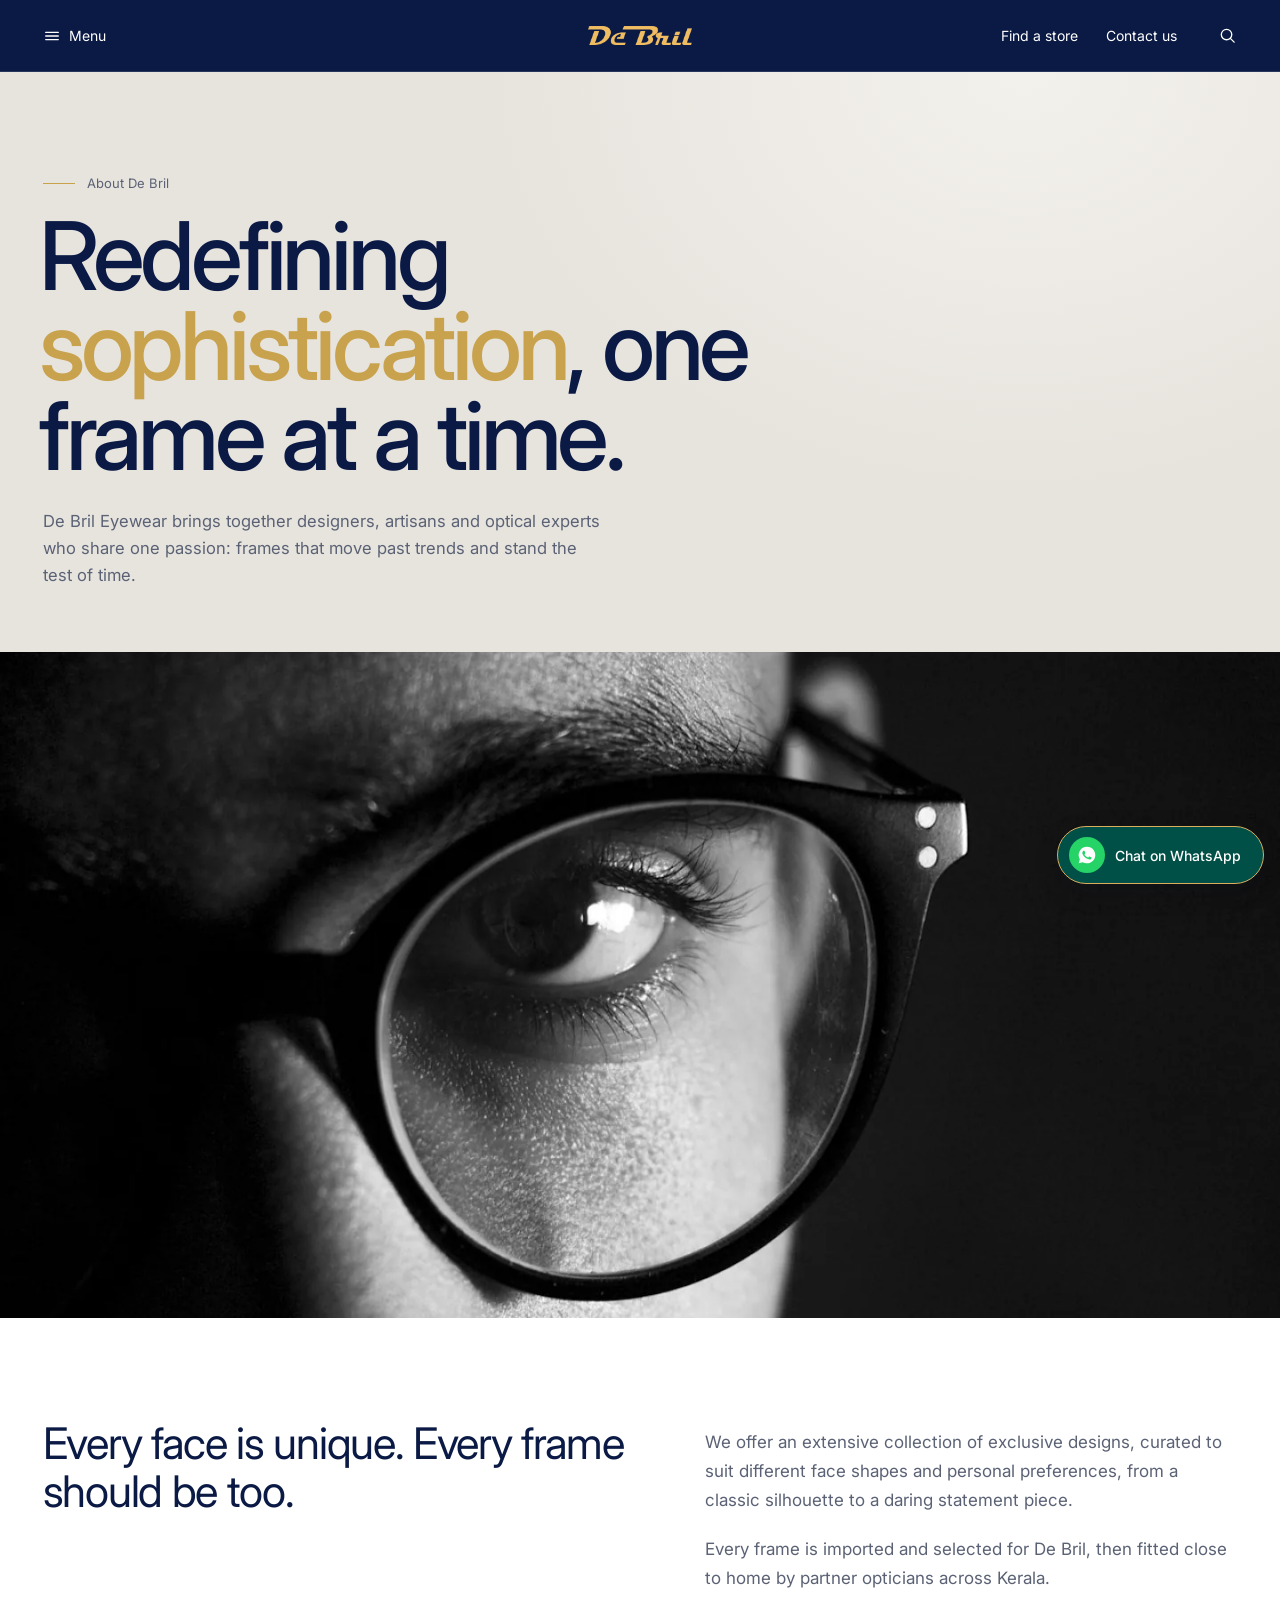
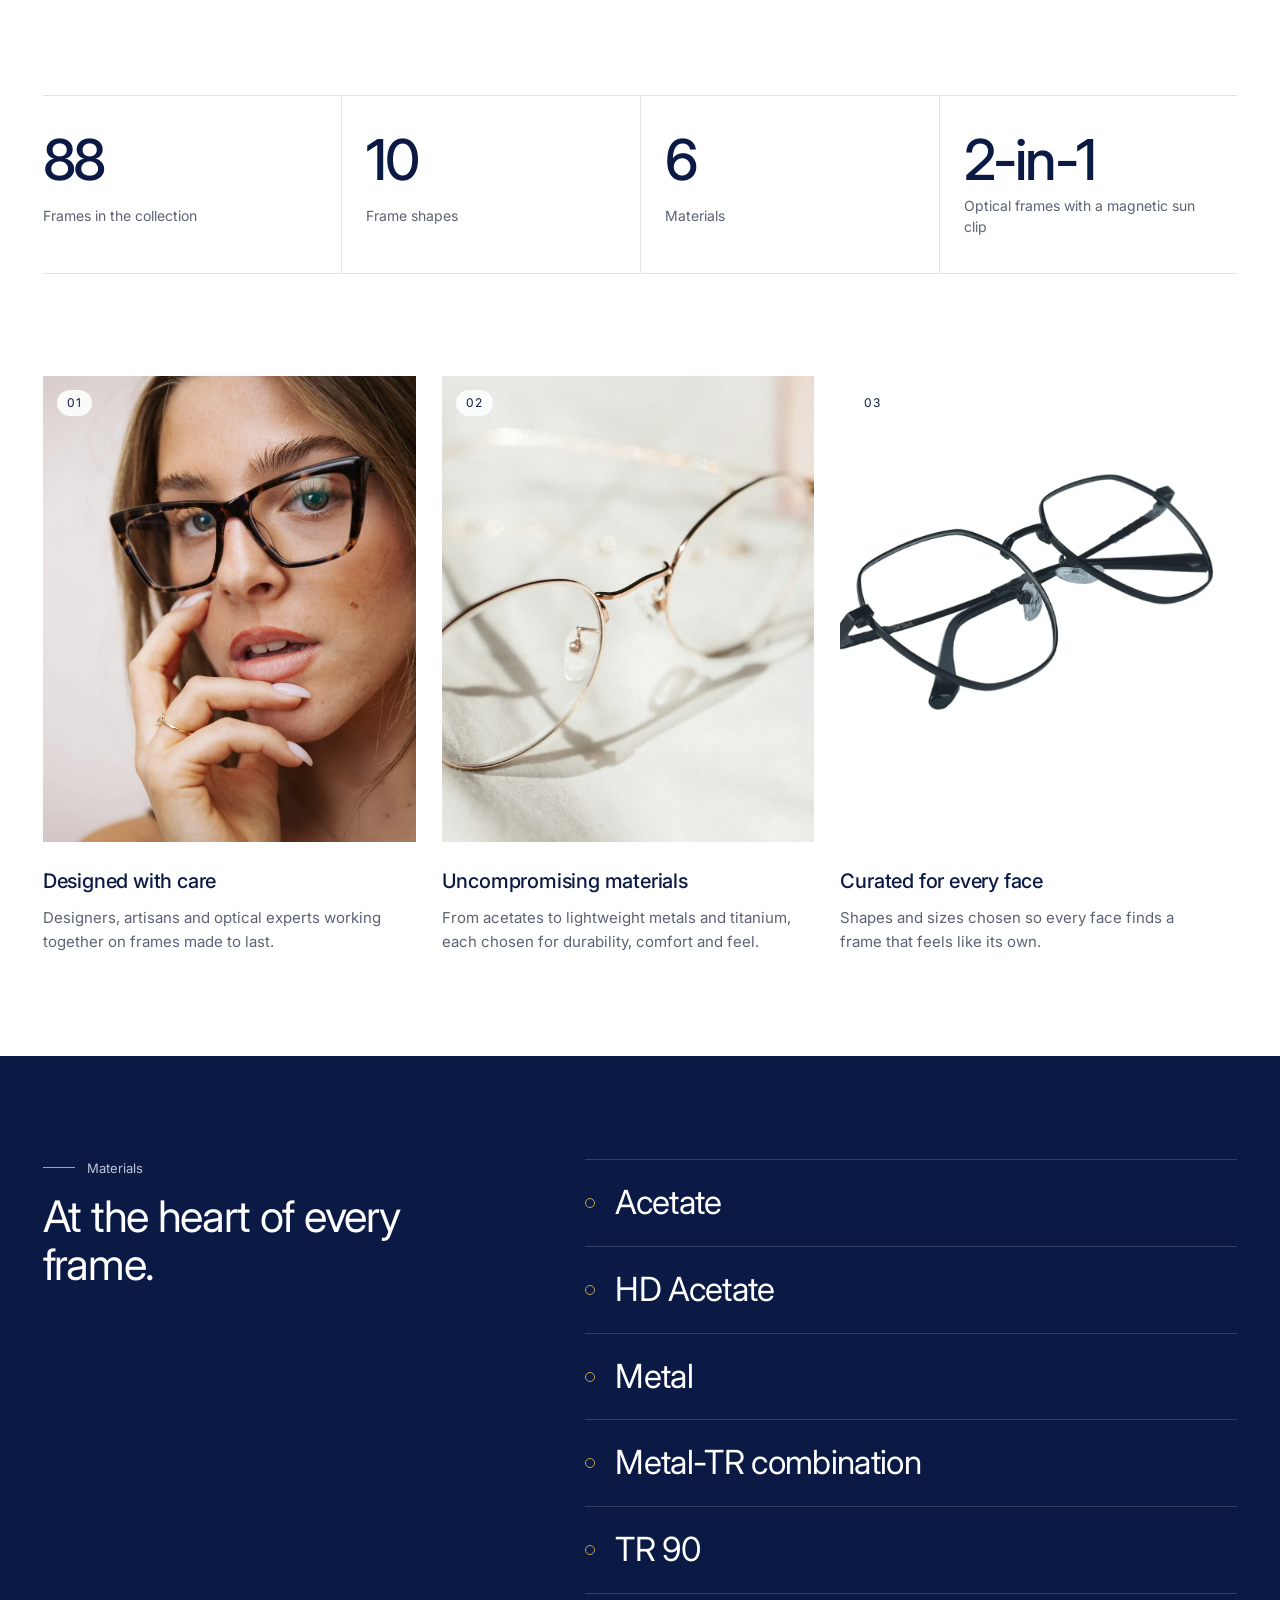
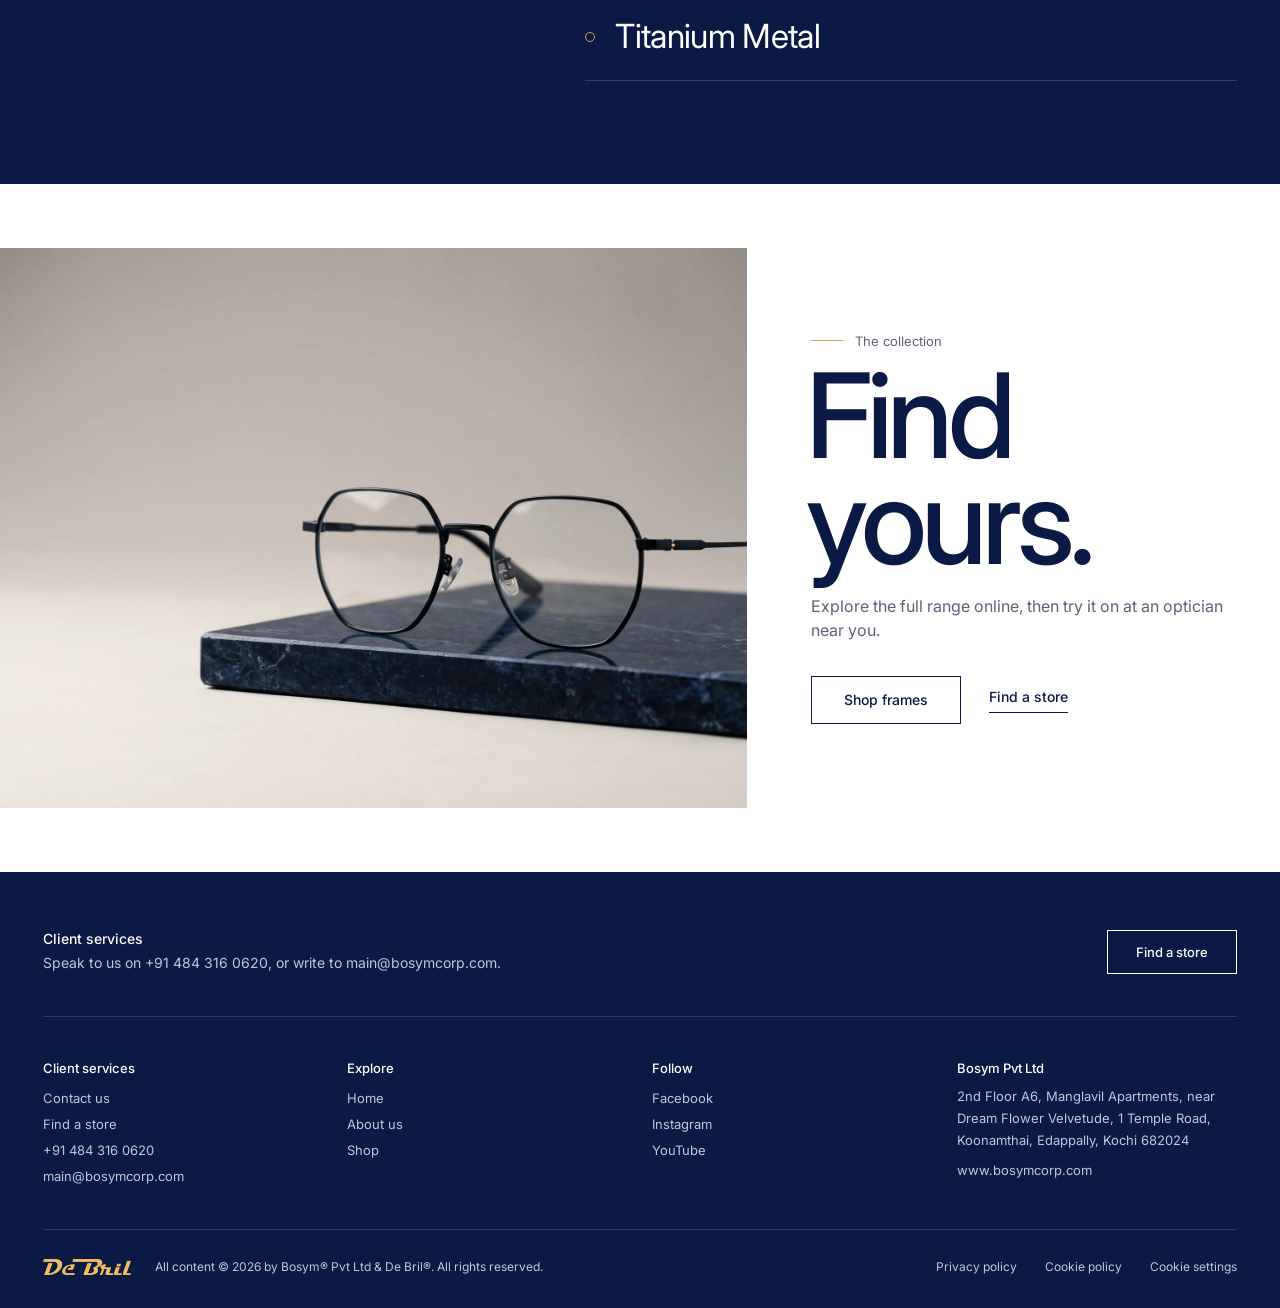
==== commit 73124a8b: "Find a stockist page; stockist wording site-wide" ====
--- a/about.html
+++ b/about.html
@@ -22,7 +22,7 @@
   </div>
   <a class="logo" href="index.html" aria-label="De Bril, home"><img src="img/logo-gold-word.png" alt="De Bril" width="104" height="19"></a>
   <nav class="head-r" aria-label="Quick links">
-    <a class="hlink" href="https://buydb.in/locate-us/" aria-label="Find a store"><svg viewBox="0 0 20 20" aria-hidden="true"><path d="M10 17.5s5.5-5 5.5-9.2a5.5 5.5 0 0 0-11 0c0 4.2 5.5 9.2 5.5 9.2Z"/><circle cx="10" cy="8.3" r="1.9"/></svg><span>Find a store</span></a>
+    <a class="hlink" href="locate.html" aria-label="Find a store"><svg viewBox="0 0 20 20" aria-hidden="true"><path d="M10 17.5s5.5-5 5.5-9.2a5.5 5.5 0 0 0-11 0c0 4.2 5.5 9.2 5.5 9.2Z"/><circle cx="10" cy="8.3" r="1.9"/></svg><span>Find a store</span></a>
     <a class="hlink hide-s" href="https://buydb.in/contact-us/">Contact us</a>
     <button class="ibtn" type="button" data-open="search" aria-controls="search" aria-expanded="false" aria-label="Search"><svg viewBox="0 0 20 20" aria-hidden="true"><circle cx="9" cy="9" r="5.5"/><path d="m13 13 4 4"/></svg></button>
   </nav>
@@ -38,7 +38,7 @@
         <li><a href="index.html">Home</a></li>
         <li><a href="shop.html">Shop</a></li>
         <li><a href="about.html" aria-current="page">About us</a></li>
-        <li><a href="https://buydb.in/locate-us/">Find a store</a></li>
+        <li><a href="locate.html">Find a store</a></li>
         <li><a href="https://buydb.in/contact-us/">Contact us</a></li>
       </ul>
     </nav>
@@ -80,7 +80,7 @@
   <h2>Every face is unique. Every frame should be too.</h2>
   <div class="ab-story-copy">
     <p>We offer an extensive collection of exclusive designs, curated to suit different face shapes and personal preferences, from a classic silhouette to a daring statement piece.</p>
-    <p>Every frame is imported and selected for De Bril, then fitted close to home at our stores across Kerala.</p>
+    <p>Every frame is imported and selected for De Bril, then fitted close to home by partner opticians across Kerala.</p>
   </div>
 </section>
 
@@ -130,8 +130,8 @@
   <div class="twoin-copy">
     <p class="k">The collection</p>
     <h2 id="ab-c-h">Find yours.</h2>
-    <p class="twoin-sub">Explore the full range online, then try it on at a De Bril store.</p>
-    <div class="ab-ctas"><a class="btn btn-n" href="shop.html">Shop frames</a><a class="ul" href="https://buydb.in/locate-us/">Find a store</a></div>
+    <p class="twoin-sub">Explore the full range online, then try it on at an optician near you.</p>
+    <div class="ab-ctas"><a class="btn btn-n" href="shop.html">Shop frames</a><a class="ul" href="locate.html">Find a store</a></div>
   </div>
 </section>
 
@@ -142,10 +142,10 @@
   <div class="wrap">
     <div class="foot-top">
       <div><h2>Client services</h2><p>Speak to us on <a href="tel:+914843160620">+91 484 316 0620</a>, or write to <a href="mailto:main@bosymcorp.com">main@bosymcorp.com</a>.</p></div>
-      <a class="btn btn-sq" href="https://buydb.in/locate-us/">Find a store</a>
+      <a class="btn btn-sq" href="locate.html">Find a store</a>
     </div>
     <div class="foot-cols">
-      <div><h3>Client services</h3><ul><li><a href="https://buydb.in/contact-us/">Contact us</a></li><li><a href="https://buydb.in/locate-us/">Find a store</a></li><li><a href="tel:+914843160620">+91 484 316 0620</a></li><li><a href="mailto:main@bosymcorp.com">main@bosymcorp.com</a></li></ul></div>
+      <div><h3>Client services</h3><ul><li><a href="https://buydb.in/contact-us/">Contact us</a></li><li><a href="locate.html">Find a store</a></li><li><a href="tel:+914843160620">+91 484 316 0620</a></li><li><a href="mailto:main@bosymcorp.com">main@bosymcorp.com</a></li></ul></div>
       <div><h3>Explore</h3><ul><li><a href="index.html">Home</a></li><li><a href="about.html">About us</a></li><li><a href="shop.html">Shop</a></li></ul></div>
       <div><h3>Follow</h3><ul><li><a href="https://www.facebook.com/">Facebook</a></li><li><a href="https://www.instagram.com/">Instagram</a></li><li><a href="https://www.youtube.com/">YouTube</a></li></ul></div>
       <div><h3>Bosym Pvt Ltd</h3><address>2nd Floor A6, Manglavil Apartments, near Dream Flower Velvetude, 1 Temple Road, Koonamthai, Edappally, Kochi 682024</address><ul><li><a href="https://www.bosymcorp.com/">www.bosymcorp.com</a></li></ul></div>
--- a/site.css
+++ b/site.css
@@ -464,6 +464,77 @@
   .ab-pillars article{padding-right:0}
 }
 
+/* 17 · find a stockist — homepage language: photo billboard, navy tiles, white results */
+main>section.loc-hero{background:var(--deep)}
+.loc-hero{position:relative;height:clamp(560px,52vw,760px);max-height:calc(100svh - 72px);min-height:520px;overflow:hidden;color:#fff}
+.loc-hero>img{position:absolute;inset:0;width:100%;height:100%;object-fit:cover;object-position:70% 30%;animation:drift 14s linear both}
+.loc-hero::after{content:"";position:absolute;inset:0;background:linear-gradient(90deg,rgba(5,10,31,.88),rgba(5,10,31,.55) 45%,rgba(5,10,31,0) 75%),linear-gradient(to top,rgba(5,10,31,.6),rgba(5,10,31,0) 50%)}
+.loc-hero-copy{position:absolute;z-index:2;left:var(--pad);bottom:clamp(40px,6vw,88px);width:min(560px,calc(100% - 2*var(--pad)));display:grid;gap:10px;justify-items:start}
+.loc-hero .k,.loc-dist .k{color:var(--gold);display:flex;align-items:center;gap:12px}
+.loc-hero .k::before,.loc-dist .k::before{content:"";width:32px;height:1px;background:currentColor}
+.loc-hero h1{font-weight:500;font-size:clamp(48px,6.6vw,104px);line-height:.92;letter-spacing:-.045em;margin:6px 0 8px -.04em}
+.loc-sub{font-size:clamp(15px,1.2vw,17px);line-height:1.6;color:var(--mist);max-width:460px;margin-bottom:18px}
+.loc-q{display:flex;align-items:center;gap:12px;width:100%;height:60px;padding:0 6px 0 20px;background:#fff;color:var(--navy);box-shadow:0 20px 40px rgba(0,0,0,.25)}
+.loc-q>svg{width:20px;height:20px;flex:none;fill:none;stroke:var(--navy);stroke-width:1.5;stroke-linecap:round}
+.loc-q input{flex:1;min-width:0;height:100%;border:0;background:none;font:inherit;font-size:16px;color:var(--navy)}
+.loc-q input:focus{outline:none}
+.loc-q input::-webkit-search-cancel-button{display:none}
+.loc-q-go{width:48px;height:48px;display:grid;place-items:center;background:var(--navy);color:#fff;transition:background-color .25s,color .25s}
+.loc-q-go:hover{background:var(--gold);color:var(--navy)}
+.loc-q-go svg{width:16px;height:16px;fill:none;stroke:currentColor;stroke-width:1.5}
+main>section.loc-dist{background:var(--navy)}
+.loc-dist{padding:clamp(64px,7vw,104px) var(--pad);color:#fff}
+.loc-dist-head{margin-bottom:clamp(28px,3vw,44px)}
+.loc-dist-head h2{margin-top:10px;font-size:clamp(28px,3.2vw,48px);font-weight:400;letter-spacing:-.03em;line-height:1.1}
+.dtiles{display:grid;grid-template-columns:repeat(8,1fr);gap:2px}
+.dtiles button{position:relative;display:grid;grid-template-rows:auto 1fr auto;gap:28px;min-height:200px;padding:18px 18px 20px;text-align:left;background:rgba(255,255,255,.05);overflow:hidden;isolation:isolate;transition:color .4s}
+.dtiles button::before{content:"";position:absolute;inset:0;z-index:-1;background:var(--gold);transform:translateY(101%);transition:transform .55s var(--ease)}
+.dtiles button:hover::before,.dtiles button:focus-visible::before,.dtiles button[aria-pressed=true]::before{transform:none}
+.dtiles button:hover,.dtiles button:focus-visible,.dtiles button[aria-pressed=true]{color:var(--navy);outline:none}
+.dt-n{font-size:12px;letter-spacing:.08em;opacity:.6}
+.dt-name{align-self:end;font-size:clamp(17px,1.35vw,22px);letter-spacing:-.01em;line-height:1.15;hyphens:manual}
+.dt-c{display:flex;align-items:center;justify-content:space-between;font-size:13px;opacity:.75}
+.dt-c b{font-weight:500;font-size:clamp(28px,2.4vw,40px);letter-spacing:-.03em;opacity:1;line-height:1}
+.loc-res{padding-top:clamp(56px,6vw,96px);scroll-margin-top:24px}
+.loc-res-head{display:flex;align-items:baseline;justify-content:space-between;gap:16px;padding:0 var(--pad) 20px;border-bottom:1px solid var(--line)}
+.loc-res-head h2{font-size:clamp(26px,2.6vw,40px);font-weight:500;letter-spacing:-.03em;color:var(--navy)}
+.scount{font-size:14px;color:var(--grey)}
+.loc-body{display:grid;grid-template-columns:minmax(0,1fr) minmax(0,1.15fr);align-items:start}
+.loc-list{padding:0 var(--pad) 72px}
+.sg h2{position:sticky;top:72px;z-index:2;display:flex;align-items:baseline;gap:8px;padding:22px 0 10px;background:#fff;font-size:12px;font-weight:500;letter-spacing:.1em;text-transform:uppercase;color:var(--navy);border-bottom:1px solid var(--line)}
+.sg h2 span{color:var(--grey);font-weight:400}
+.st{position:relative;padding:22px 20px 22px 22px;border-bottom:1px solid var(--line);transition:background-color .25s}
+.st::before{content:"";position:absolute;left:0;top:22px;bottom:22px;width:2px;background:var(--gold);transform:scaleY(0);transition:transform .35s var(--ease)}
+.st:hover{background:#faf9f7}
+.st.is-on{background:var(--stone)}
+.st.is-on::before{transform:none}
+.st-pick{position:absolute;inset:0;z-index:0}
+.st-pick:focus-visible{outline:2px solid var(--navy);outline-offset:-2px}
+.st-place{font-size:12px;letter-spacing:.06em;text-transform:uppercase;color:var(--gold)}
+.st h3{margin:4px 0 6px;font-size:19px;font-weight:500;color:var(--navy);letter-spacing:-.01em}
+.st-addr{font-size:14px;line-height:1.55;color:var(--grey);max-width:440px}
+.st-acts{position:relative;z-index:1;display:flex;flex-wrap:wrap;gap:8px 20px;margin-top:12px}
+.st-acts a{display:inline-flex;align-items:center;gap:7px;font-size:14px;font-weight:500;color:var(--navy)}
+.st-acts a:hover{text-decoration:underline;text-underline-offset:3px}
+.st-acts svg{width:16px;height:16px;fill:none;stroke:var(--gold);stroke-width:1.5;stroke-linejoin:round}
+.loc-map{position:sticky;top:72px;height:calc(100vh - 72px);background:var(--stone)}
+.loc-map iframe{width:100%;height:100%;border:0;filter:saturate(.7) contrast(1.02)}
+.smap-cap{position:absolute;right:16px;top:16px;max-width:min(360px,calc(100% - 32px));display:flex;flex-wrap:wrap;align-items:baseline;gap:4px 10px;padding:14px 18px;background:var(--navy);color:var(--mist);box-shadow:0 10px 30px rgba(5,10,31,.25);font-size:14px}
+.smap-cap b{font-weight:500;color:#fff;width:100%}
+.smap-cap a{color:var(--gold);font-weight:500}
+.smap-cap:empty{display:none}
+.loc-help{border-top:1px solid var(--line)}
+@media (max-width:1200px){.dtiles{grid-template-columns:repeat(4,1fr)}}
+@media (max-width:900px){
+  .loc-body{grid-template-columns:1fr}
+  .loc-map{position:relative;top:auto;height:300px;order:-1}
+  .sg h2{top:60px}
+  .loc-hero{height:auto;min-height:0;aspect-ratio:3/4.2;max-height:none}
+  .loc-hero::after{background:linear-gradient(to top,rgba(5,10,31,.92),rgba(5,10,31,.5) 55%,rgba(5,10,31,.1))}
+  .dtiles{grid-template-columns:repeat(2,1fr)}
+  .dtiles button{min-height:150px;gap:16px}
+}
+
 /* 14 · WhatsApp */
 .wa{position:fixed;right:16px;bottom:16px;z-index:50;display:flex;align-items:center;gap:10px;height:58px;padding:0 22px 0 11px;border-radius:999px;background:var(--wa);border:1px solid #d9ae5f;color:#fff;font-size:14px;font-weight:500;box-shadow:0 8px 24px rgba(5,10,31,.18);transition:transform .25s var(--ease)}
 .wa:hover{transform:translateY(-2px)}
@@ -530,6 +601,7 @@
   .board-copy>*,.board>img{opacity:1!important;transform:none!important}
   .board-copy{margin-top:0!important}
   .slide img{animation:none!important}
+  .loc-hero>img{animation:none!important}
   .vf-scan,.vf-live i,.fl{animation:none!important}
   .g-ph{clip-path:none!important}
   *,*::before,*::after{animation-duration:.01ms!important;transition-duration:.01ms!important}
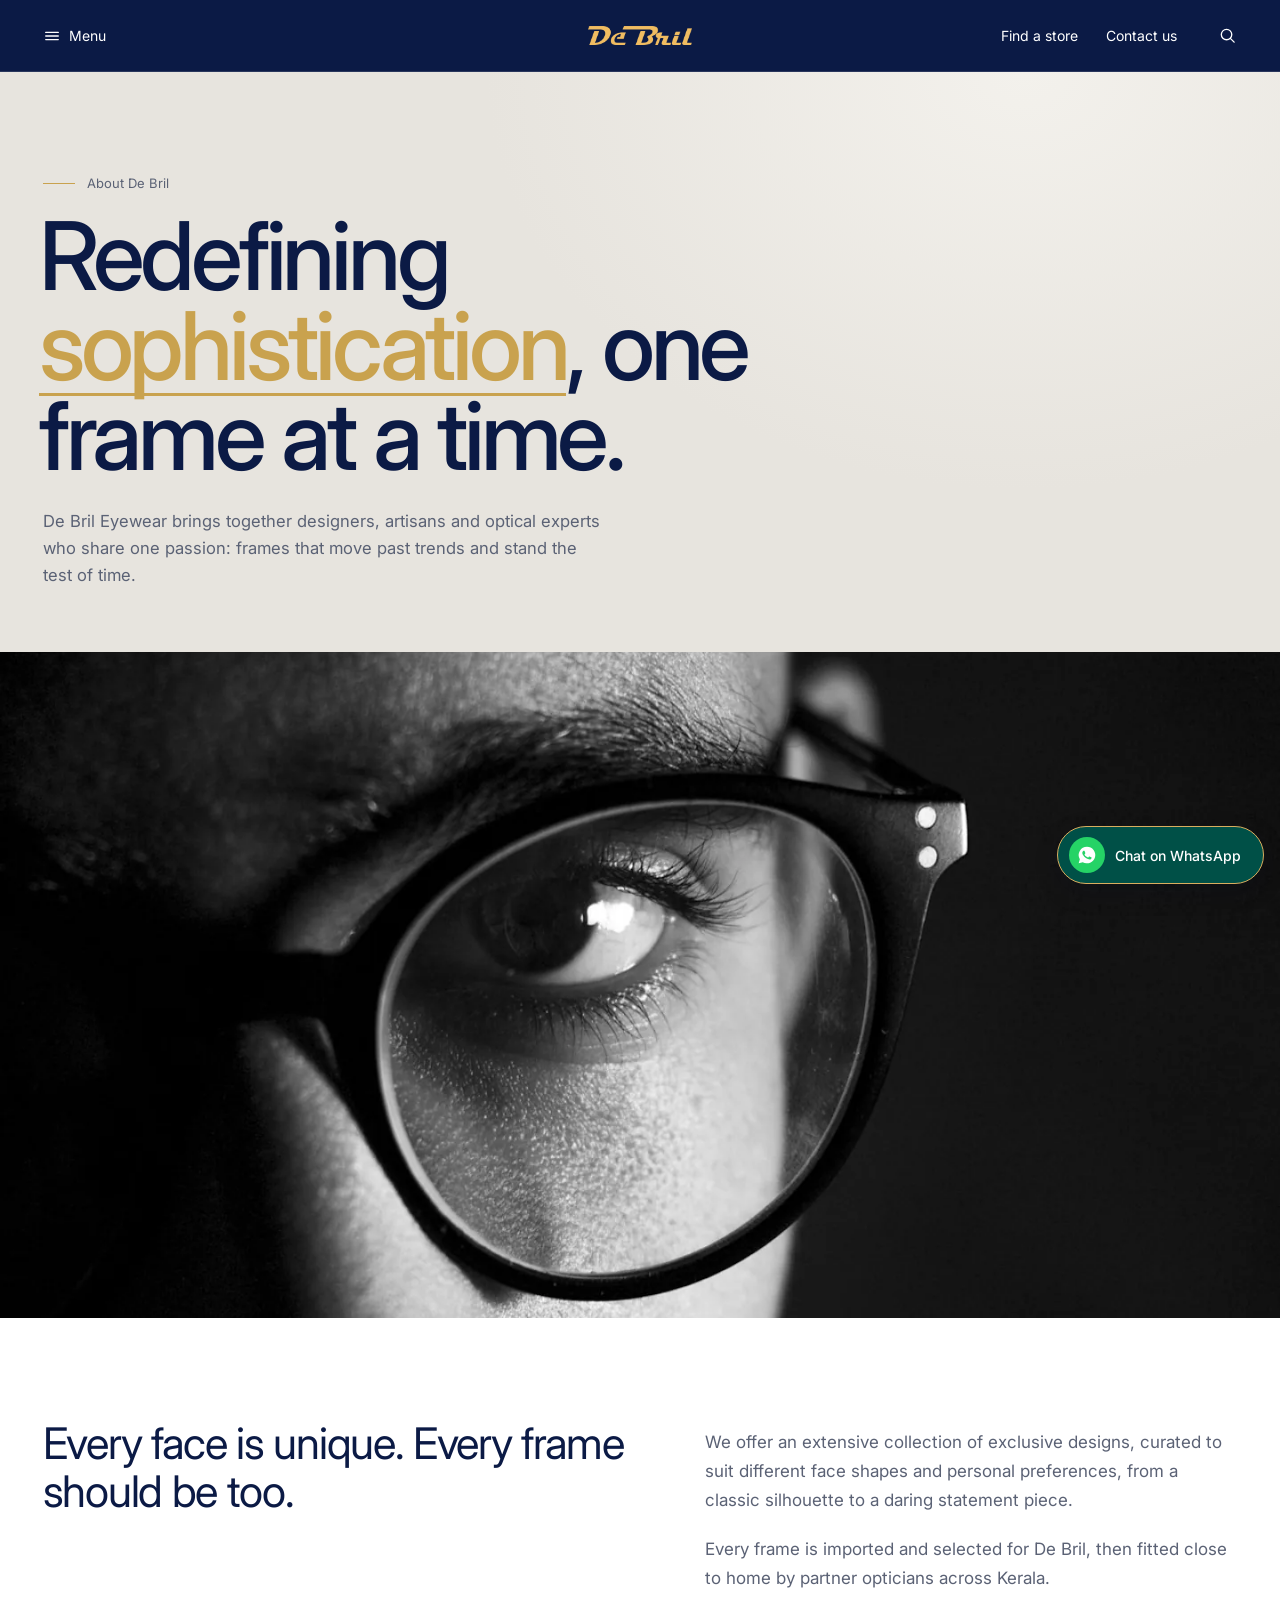
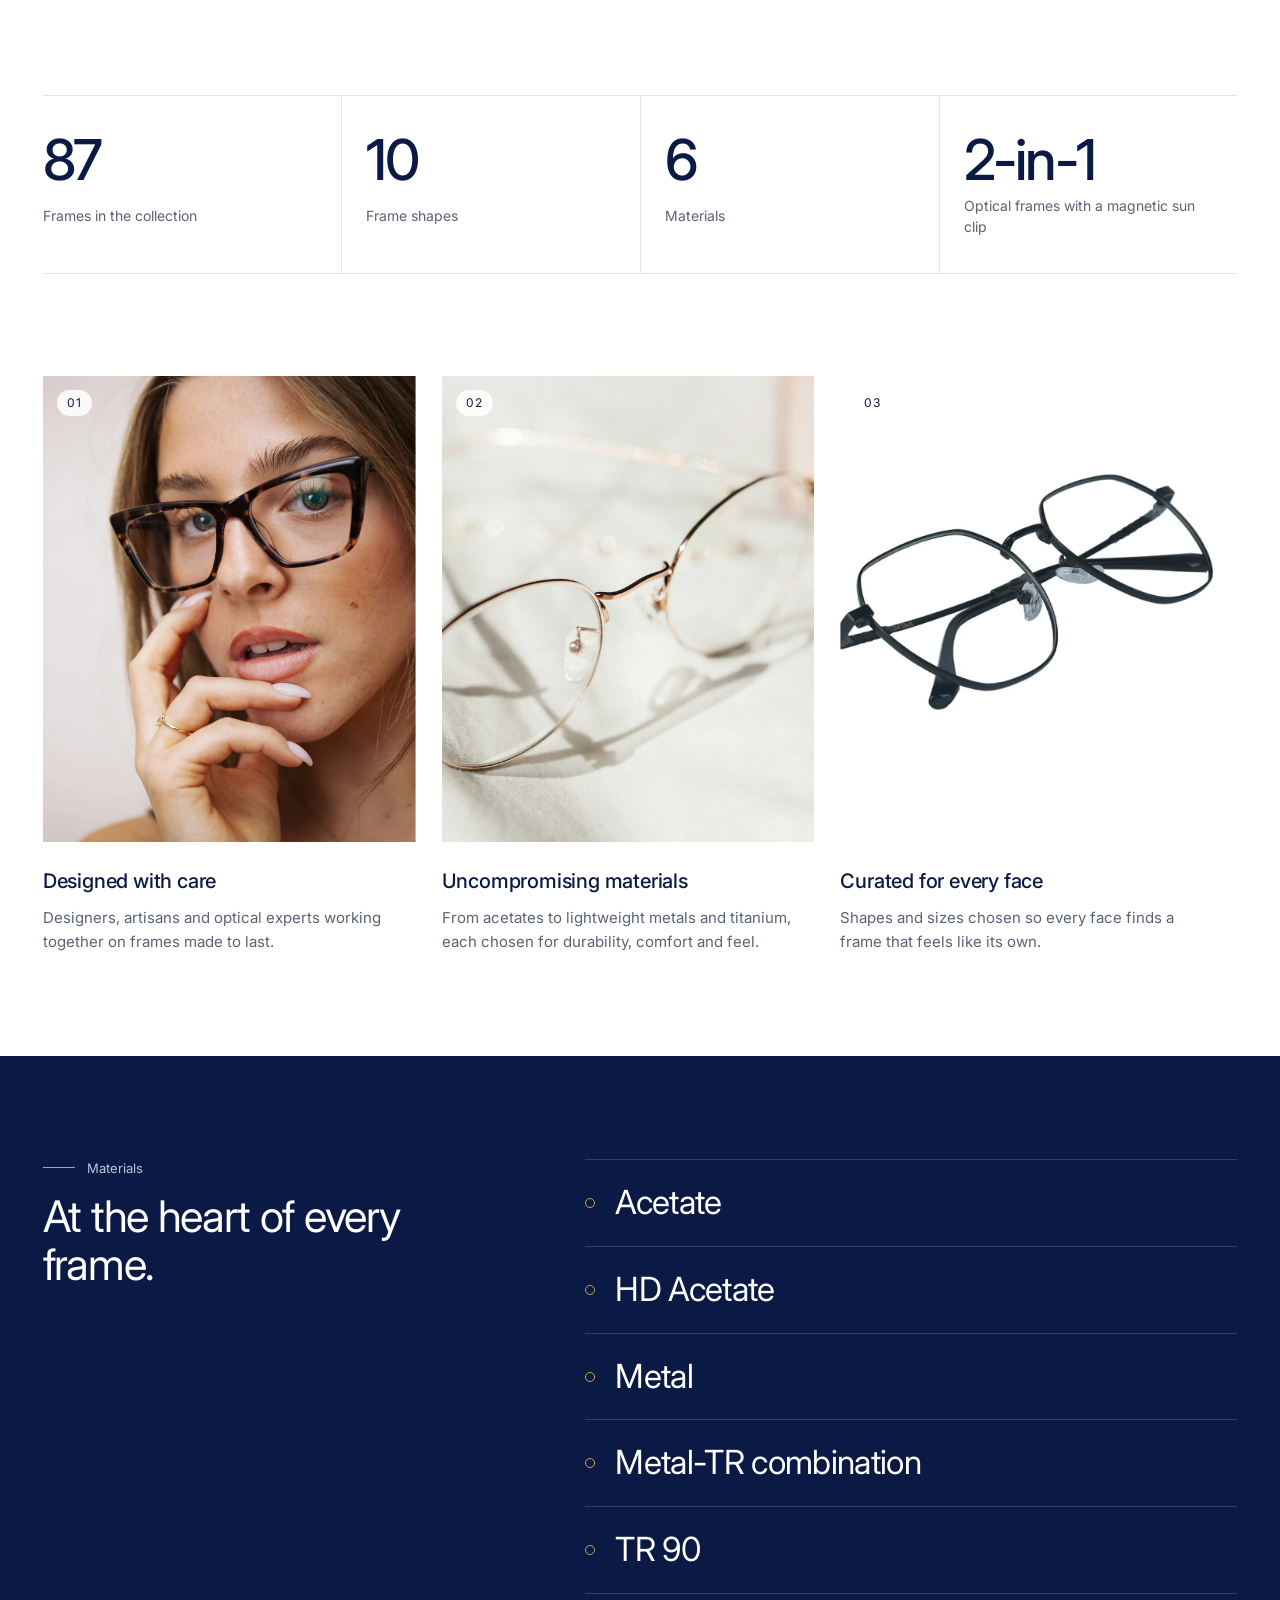
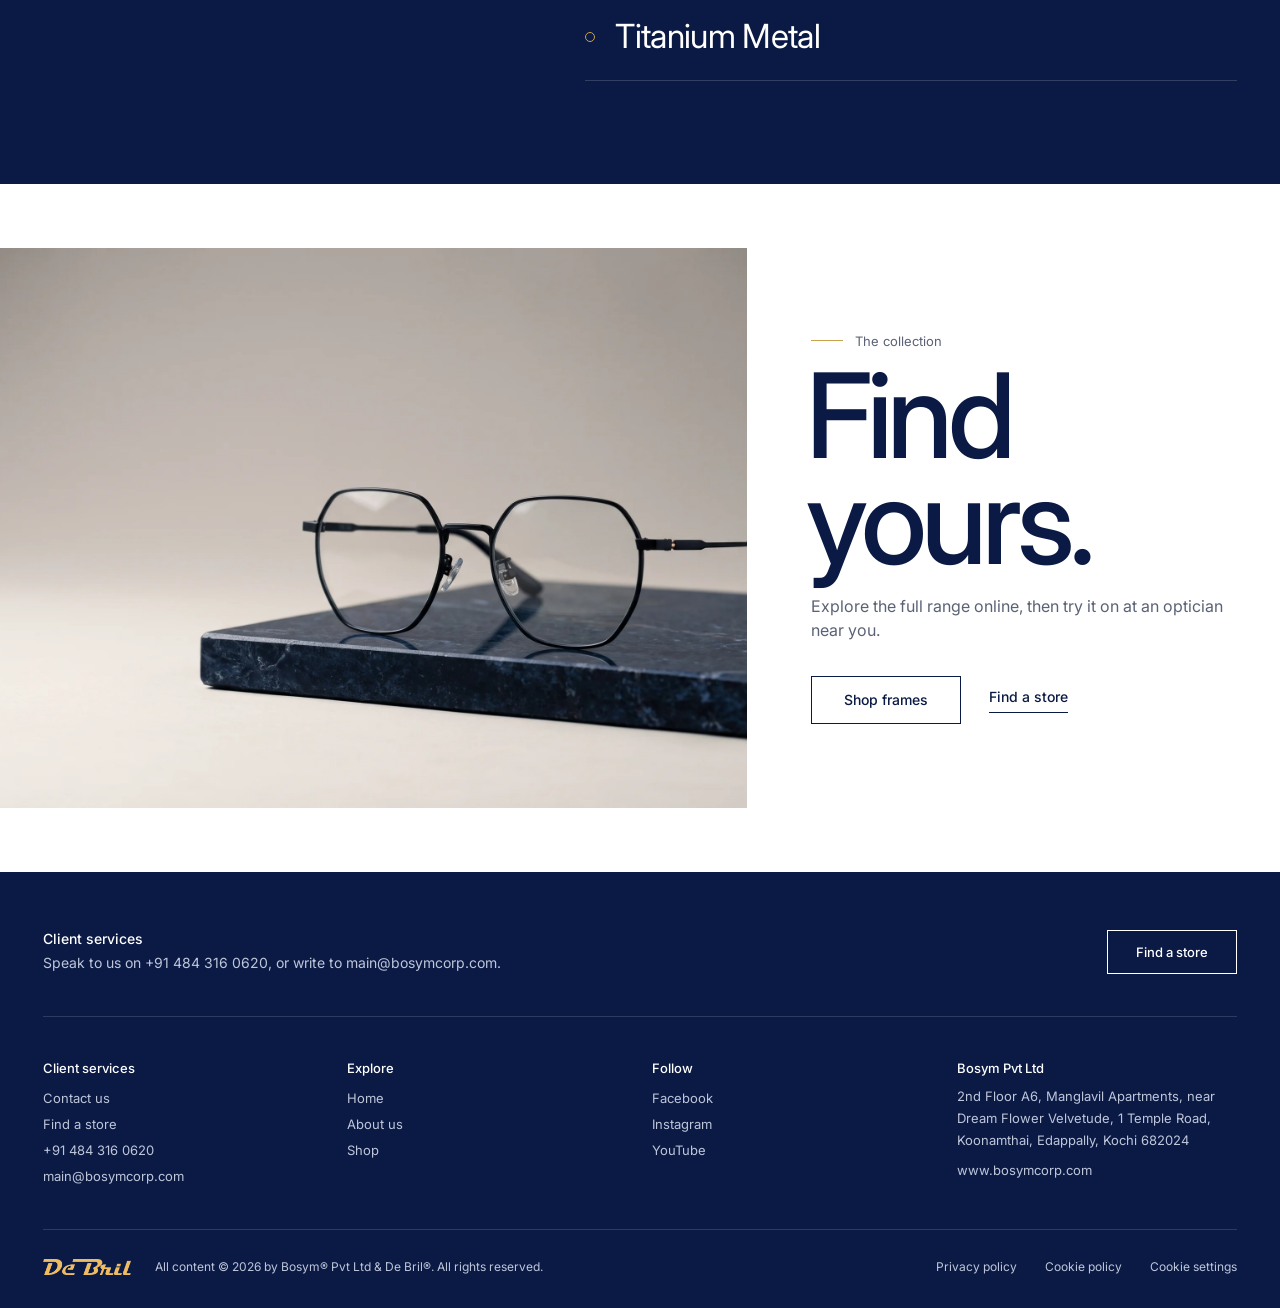
==== commit dcfde8cf: "Contact and product pages; About motion" ====
--- a/about.html
+++ b/about.html
@@ -10,7 +10,7 @@
 <link href="https://fonts.googleapis.com/css2?family=Inter:wght@400;500&display=swap" rel="stylesheet">
 <link rel="preload" as="image" href="img/best.webp" fetchpriority="high">
 <link rel="icon" href="img/logo-navy.png">
-<link rel="stylesheet" href="site.css">
+<link rel="stylesheet" href="site.css?v=dafbb037">
 </head>
 <body>
 <a class="skip" href="#main">Skip to content</a>
@@ -23,7 +23,7 @@
   <a class="logo" href="index.html" aria-label="De Bril, home"><img src="img/logo-gold-word.png" alt="De Bril" width="104" height="19"></a>
   <nav class="head-r" aria-label="Quick links">
     <a class="hlink" href="locate.html" aria-label="Find a store"><svg viewBox="0 0 20 20" aria-hidden="true"><path d="M10 17.5s5.5-5 5.5-9.2a5.5 5.5 0 0 0-11 0c0 4.2 5.5 9.2 5.5 9.2Z"/><circle cx="10" cy="8.3" r="1.9"/></svg><span>Find a store</span></a>
-    <a class="hlink hide-s" href="https://buydb.in/contact-us/">Contact us</a>
+    <a class="hlink hide-s" href="contact.html">Contact us</a>
     <button class="ibtn" type="button" data-open="search" aria-controls="search" aria-expanded="false" aria-label="Search"><svg viewBox="0 0 20 20" aria-hidden="true"><circle cx="9" cy="9" r="5.5"/><path d="m13 13 4 4"/></svg></button>
   </nav>
 </header>
@@ -39,7 +39,7 @@
         <li><a href="shop.html">Shop</a></li>
         <li><a href="about.html" aria-current="page">About us</a></li>
         <li><a href="locate.html">Find a store</a></li>
-        <li><a href="https://buydb.in/contact-us/">Contact us</a></li>
+        <li><a href="contact.html">Contact us</a></li>
       </ul>
     </nav>
     <p class="sheet-meta">+91 484 316 0620<br>main@bosymcorp.com</p>
@@ -97,19 +97,19 @@
   <h2 id="ab-p-h" class="vh">What we stand for</h2>
   <article>
     <span class="ab-n">01</span>
-    <img src="img/premium.webp" alt="Woman in tortoiseshell cat-eye frames" width="1438" height="1800" loading="lazy">
+    <div class="ab-ph"><img src="img/premium.webp" alt="Woman in tortoiseshell cat-eye frames" width="1438" height="1800" loading="lazy"></div>
     <h3>Designed with care</h3>
     <p>Designers, artisans and optical experts working together on frames made to last.</p>
   </article>
   <article>
     <span class="ab-n">02</span>
-    <img src="img/still.webp" alt="Rose gold frames resting on linen" width="1440" height="1440" loading="lazy">
+    <div class="ab-ph"><img src="img/still.webp" alt="Rose gold frames resting on linen" width="1440" height="1440" loading="lazy"></div>
     <h3>Uncompromising materials</h3>
     <p>From acetates to lightweight metals and titanium, each chosen for durability, comfort and feel.</p>
   </article>
   <article>
     <span class="ab-n">03</span>
-    <img src="img/cat-47E.webp" alt="De Bril frame on a stone surface" width="1200" height="1200" loading="lazy">
+    <div class="ab-ph"><img src="img/cat-47E.webp" alt="De Bril frame on a stone surface" width="1200" height="1200" loading="lazy"></div>
     <h3>Curated for every face</h3>
     <p>Shapes and sizes chosen so every face finds a frame that feels like its own.</p>
   </article>
@@ -145,7 +145,7 @@
       <a class="btn btn-sq" href="locate.html">Find a store</a>
     </div>
     <div class="foot-cols">
-      <div><h3>Client services</h3><ul><li><a href="https://buydb.in/contact-us/">Contact us</a></li><li><a href="locate.html">Find a store</a></li><li><a href="tel:+914843160620">+91 484 316 0620</a></li><li><a href="mailto:main@bosymcorp.com">main@bosymcorp.com</a></li></ul></div>
+      <div><h3>Client services</h3><ul><li><a href="contact.html">Contact us</a></li><li><a href="locate.html">Find a store</a></li><li><a href="tel:+914843160620">+91 484 316 0620</a></li><li><a href="mailto:main@bosymcorp.com">main@bosymcorp.com</a></li></ul></div>
       <div><h3>Explore</h3><ul><li><a href="index.html">Home</a></li><li><a href="about.html">About us</a></li><li><a href="shop.html">Shop</a></li></ul></div>
       <div><h3>Follow</h3><ul><li><a href="https://www.facebook.com/">Facebook</a></li><li><a href="https://www.instagram.com/">Instagram</a></li><li><a href="https://www.youtube.com/">YouTube</a></li></ul></div>
       <div><h3>Bosym Pvt Ltd</h3><address>2nd Floor A6, Manglavil Apartments, near Dream Flower Velvetude, 1 Temple Road, Koonamthai, Edappally, Kochi 682024</address><ul><li><a href="https://www.bosymcorp.com/">www.bosymcorp.com</a></li></ul></div>
@@ -161,6 +161,7 @@
 <!-- 14 · Floating WhatsApp -->
 <a class="wa" href="https://wa.me/914843160620?text=Hello%2C%20I%27d%20like%20to%20know%20more%20about%20De%20Bril%20frames" target="_blank" rel="noopener"><span class="wa-i" aria-hidden="true"><svg viewBox="0 0 24 24"><path d="M12 2a10 10 0 0 0-8.6 15.1L2 22l5-1.3A10 10 0 1 0 12 2Zm5.3 14.1c-.2.6-1.3 1.2-1.8 1.2-.5.1-1 .2-3.3-.7-2.8-1.1-4.6-4-4.7-4.2-.1-.2-1.1-1.5-1.1-2.8s.7-2 1-2.3c.2-.3.5-.3.7-.3h.5c.2 0 .4 0 .6.5l.8 2c.1.2.1.3 0 .5l-.4.6-.4.4c-.1.1-.3.3-.1.6.2.3.7 1.2 1.6 2 1.1 1 2 1.3 2.3 1.4.3.1.5.1.6-.1l.8-1c.2-.3.4-.2.6-.1l1.9.9c.3.1.5.2.5.3.1.2.1.7-.1 1.2Z"/></svg></span>Chat on WhatsApp</a>
 
-<script src="site.js"></script>
+<script src="site.js?v=21a2da18"></script>
+<script src="about.js?v=cc1ce913"></script>
 </body>
 </html>
--- a/site.css
+++ b/site.css
@@ -15,6 +15,7 @@
 ul{list-style:none;padding:0}
 address{font-style:normal}
 :focus-visible{outline:2px solid var(--gold);outline-offset:3px}
+[hidden]{display:none!important} /* hidden must win over display:grid/flex rules */
 .vh{position:absolute;width:1px;height:1px;overflow:hidden;clip:rect(0 0 0 0);white-space:nowrap}
 .skip{position:fixed;left:16px;top:-60px;z-index:100;background:var(--navy);color:#fff;padding:10px 16px;font-size:14px;transition:top .2s}
 .skip:focus{top:12px}
@@ -329,12 +330,19 @@
 .foot-legal .pol{margin-left:auto;display:flex;gap:28px}
 
 /* 15 · shop page */
-.shop-head{display:flex;justify-content:space-between;align-items:flex-end;gap:32px;flex-wrap:wrap;padding:clamp(48px,6vw,96px) var(--pad) clamp(32px,3.5vw,48px);background:radial-gradient(70% 120% at 80% 0%,#f3f1ec,#e7e4de 60%)}
+.shop-head{position:relative;overflow:hidden;isolation:isolate;display:flex;justify-content:space-between;align-items:flex-end;gap:32px;flex-wrap:wrap;padding:clamp(48px,6vw,96px) var(--pad) clamp(32px,3.5vw,48px);background:radial-gradient(70% 120% at 80% 0%,#f3f1ec,#e7e4de 60%)}
 .shop-head .k{color:var(--grey);display:flex;align-items:center;gap:12px}
 .shop-head .k::before{content:"";width:32px;height:1px;background:var(--gold)}
-.shop-head h1{font-weight:500;font-size:clamp(48px,7vw,112px);line-height:.92;letter-spacing:-.045em;margin:10px 0 14px -.04em;color:var(--navy)}
+.shop-head h1{font-weight:500;font-size:clamp(44px,5.8vw,92px);line-height:.92;letter-spacing:-.045em;margin:10px 0 14px -.04em;color:var(--navy)}
 .shop-sub{color:var(--grey);font-size:clamp(15px,1.2vw,17px)}
-.wear{display:flex;flex-wrap:wrap;gap:6px}
+/* banner photo on the right, faded into the stone before it reaches the headline */
+.shop-head-img{position:absolute;z-index:-1;top:0;right:0;width:min(52%,980px);height:100%;object-fit:cover;object-position:62% 50%;
+  -webkit-mask:linear-gradient(90deg,transparent,rgba(0,0,0,.35) 30%,#000 65%);mask:linear-gradient(90deg,transparent,rgba(0,0,0,.35) 30%,#000 65%);transition:opacity .25s}
+.shop-head-img.is-person{object-position:50% 22%}
+.shop-head-img.is-out{opacity:0}
+.shop-head-copy{position:relative}
+.wear{display:flex;flex-wrap:wrap;gap:6px;position:relative}
+.wear button{background:rgba(255,255,255,.82);backdrop-filter:blur(8px)}
 .wear button{height:42px;padding:0 20px;border-radius:999px;border:1px solid rgba(11,26,69,.25);font-size:14px;color:var(--navy);transition:background-color .25s,color .25s,border-color .25s}
 .wear button:hover{border-color:var(--navy)}
 .wear button[aria-pressed=true]{background:var(--navy);border-color:var(--navy);color:#fff}
@@ -396,6 +404,7 @@
 main>section.shop-store{background:var(--stone)}
 @media (max-width:1024px){
   .shop-body{grid-template-columns:1fr}
+  .shop-head-img{width:50%;-webkit-mask:linear-gradient(90deg,transparent 30%,#000 90%);mask:linear-gradient(90deg,transparent 30%,#000 90%)}
   .fbtn{display:inline-flex}
   .filters{position:fixed;inset:0 auto 0 0;z-index:70;width:min(360px,88vw);max-height:none;background:#fff;padding:16px 24px 0;border:0;transform:translateX(-100%);transition:transform .45s var(--ease);display:flex;flex-direction:column}
   .filters.is-open{transform:none}
@@ -416,6 +425,8 @@
   .chips:empty{display:none}
   .grid.shop-grid{grid-template-columns:repeat(2,1fr)}
   .wear{width:100%;overflow-x:auto;flex-wrap:nowrap;scrollbar-width:none}
+  .shop-head{padding-top:210px}
+  .shop-head-img{width:100%;height:260px;-webkit-mask:linear-gradient(to bottom,#000 45%,transparent);mask:linear-gradient(to bottom,#000 45%,transparent)}
   .wear button{flex:none;height:38px;padding:0 16px}
 }
 
@@ -439,8 +450,8 @@
 .ab-nums span{font-size:14px;color:var(--grey)}
 .ab-pillars{display:grid;grid-template-columns:repeat(3,1fr);gap:2px;padding:clamp(72px,8vw,128px) var(--pad)}
 .ab-pillars article{position:relative;display:grid;align-content:start;gap:10px;padding-right:24px}
-.ab-pillars img{width:100%;aspect-ratio:4/5;object-fit:cover;margin-bottom:14px;transition:transform 1.2s var(--ease)}
-.ab-pillars article:hover img{transform:scale(1.02)}
+.ab-ph{overflow:hidden;margin-bottom:14px}
+.ab-pillars img{width:100%;aspect-ratio:4/5;object-fit:cover}
 .ab-n{position:absolute;top:14px;left:14px;z-index:1;padding:4px 10px;border-radius:999px;background:rgba(255,255,255,.88);font-size:12px;letter-spacing:.08em;color:var(--navy)}
 .ab-pillars h3{font-size:20px;font-weight:500;color:var(--navy);letter-spacing:-.01em}
 .ab-pillars p{font-size:15px;line-height:1.6;color:var(--grey)}
@@ -455,6 +466,24 @@
 .ab-mats li:hover::before{background:var(--gold)}
 .ab-close{padding-block:clamp(48px,5vw,80px)}
 .ab-ctas{display:flex;align-items:center;gap:28px;margin-top:28px;color:var(--navy)}
+/* about motion (classes added by about.js, so without JS everything is simply visible) */
+.ab-head>*{animation:rise .9s var(--ease) both}
+.ab-head>:nth-child(2){animation-delay:.08s}.ab-head>:nth-child(3){animation-delay:.18s}
+.ab-head h1 em{background:linear-gradient(var(--gold),var(--gold)) 0 94%/0 3px no-repeat;animation:sweep 1.1s .7s var(--ease) forwards}
+@keyframes sweep{to{background-size:100% 3px}}
+.rv{opacity:0;transform:translateY(28px);transition:opacity .9s var(--ease) calc(var(--i,0) * 90ms),transform 1s var(--ease) calc(var(--i,0) * 90ms)}
+.rv.is-in{opacity:1;transform:none}
+.ab-mats li.rv{transform:translateX(-28px)}
+.ab-mats li.rv.is-in{transform:none}
+.ab-pillars article.rv .ab-ph{clip-path:inset(0 0 100% 0);transition:clip-path 1.2s var(--ease) calc(var(--i,0) * 120ms + .1s)}
+.ab-pillars article.rv.is-in .ab-ph{clip-path:inset(0)}
+/* slow, continuous zoom on every photo; staggered so they never move in step */
+.ab-wide img{animation:zoom-out 22s ease-in-out infinite alternate}
+.ab-pillars img,.ab-close .twoin-media img{animation:zoom-in 16s ease-in-out infinite alternate}
+.ab-pillars article:nth-child(3) img{animation-delay:-5s}.ab-pillars article:nth-child(4) img{animation-delay:-10s}
+.ab-close .twoin-media img{animation-duration:20s}
+@keyframes zoom-out{from{transform:scale(1.14)}to{transform:scale(1)}}
+@keyframes zoom-in{from{transform:scale(1)}to{transform:scale(1.1)}}
 @media (max-width:900px){
   .ab-story,.ab-mats{grid-template-columns:1fr}
   .ab-nums{grid-template-columns:1fr 1fr}
@@ -466,14 +495,14 @@
 
 /* 17 · find a stockist — homepage language: photo billboard, navy tiles, white results */
 main>section.loc-hero{background:var(--deep)}
-.loc-hero{position:relative;height:clamp(560px,52vw,760px);max-height:calc(100svh - 72px);min-height:520px;overflow:hidden;color:#fff}
-.loc-hero>img{position:absolute;inset:0;width:100%;height:100%;object-fit:cover;object-position:70% 30%;animation:drift 14s linear both}
-.loc-hero::after{content:"";position:absolute;inset:0;background:linear-gradient(90deg,rgba(5,10,31,.88),rgba(5,10,31,.55) 45%,rgba(5,10,31,0) 75%),linear-gradient(to top,rgba(5,10,31,.6),rgba(5,10,31,0) 50%)}
-.loc-hero-copy{position:absolute;z-index:2;left:var(--pad);bottom:clamp(40px,6vw,88px);width:min(560px,calc(100% - 2*var(--pad)));display:grid;gap:10px;justify-items:start}
-.loc-hero .k,.loc-dist .k{color:var(--gold);display:flex;align-items:center;gap:12px}
-.loc-hero .k::before,.loc-dist .k::before{content:"";width:32px;height:1px;background:currentColor}
-.loc-hero h1{font-weight:500;font-size:clamp(48px,6.6vw,104px);line-height:.92;letter-spacing:-.045em;margin:6px 0 8px -.04em}
-.loc-sub{font-size:clamp(15px,1.2vw,17px);line-height:1.6;color:var(--mist);max-width:460px;margin-bottom:18px}
+.loc-hero{position:relative;overflow:hidden;color:#fff;isolation:isolate}
+.loc-hero>img{position:absolute;inset:0;z-index:-2;width:100%;height:100%;object-fit:cover;object-position:70% 30%;animation:drift 14s linear both}
+.loc-hero::after{content:"";position:absolute;inset:0;z-index:-1;background:linear-gradient(90deg,rgba(5,10,31,.88),rgba(5,10,31,.55) 45%,rgba(5,10,31,0) 75%),linear-gradient(to top,rgba(5,10,31,.6),rgba(5,10,31,0) 50%)}
+.loc-hero-copy{display:grid;gap:8px;justify-items:start;padding:clamp(36px,4vw,56px) var(--pad) clamp(28px,3vw,40px);max-width:calc(620px + 2*var(--pad))}
+.loc-hero .k{color:var(--gold);display:flex;align-items:center;gap:12px}
+.loc-hero .k::before{content:"";width:32px;height:1px;background:currentColor}
+.loc-hero h1{font-weight:500;font-size:clamp(36px,4.2vw,64px);line-height:1;letter-spacing:-.04em;margin:4px 0 2px -.03em}
+.loc-sub{font-size:15px;line-height:1.55;color:var(--mist);max-width:480px;margin-bottom:12px}
 .loc-q{display:flex;align-items:center;gap:12px;width:100%;height:60px;padding:0 6px 0 20px;background:#fff;color:var(--navy);box-shadow:0 20px 40px rgba(0,0,0,.25)}
 .loc-q>svg{width:20px;height:20px;flex:none;fill:none;stroke:var(--navy);stroke-width:1.5;stroke-linecap:round}
 .loc-q input{flex:1;min-width:0;height:100%;border:0;background:none;font:inherit;font-size:16px;color:var(--navy)}
@@ -482,20 +511,14 @@
 .loc-q-go{width:48px;height:48px;display:grid;place-items:center;background:var(--navy);color:#fff;transition:background-color .25s,color .25s}
 .loc-q-go:hover{background:var(--gold);color:var(--navy)}
 .loc-q-go svg{width:16px;height:16px;fill:none;stroke:currentColor;stroke-width:1.5}
-main>section.loc-dist{background:var(--navy)}
-.loc-dist{padding:clamp(64px,7vw,104px) var(--pad);color:#fff}
-.loc-dist-head{margin-bottom:clamp(28px,3vw,44px)}
-.loc-dist-head h2{margin-top:10px;font-size:clamp(28px,3.2vw,48px);font-weight:400;letter-spacing:-.03em;line-height:1.1}
-.dtiles{display:grid;grid-template-columns:repeat(8,1fr);gap:2px}
-.dtiles button{position:relative;display:grid;grid-template-rows:auto 1fr auto;gap:28px;min-height:200px;padding:18px 18px 20px;text-align:left;background:rgba(255,255,255,.05);overflow:hidden;isolation:isolate;transition:color .4s}
-.dtiles button::before{content:"";position:absolute;inset:0;z-index:-1;background:var(--gold);transform:translateY(101%);transition:transform .55s var(--ease)}
-.dtiles button:hover::before,.dtiles button:focus-visible::before,.dtiles button[aria-pressed=true]::before{transform:none}
-.dtiles button:hover,.dtiles button:focus-visible,.dtiles button[aria-pressed=true]{color:var(--navy);outline:none}
-.dt-n{font-size:12px;letter-spacing:.08em;opacity:.6}
-.dt-name{align-self:end;font-size:clamp(17px,1.35vw,22px);letter-spacing:-.01em;line-height:1.15;hyphens:manual}
-.dt-c{display:flex;align-items:center;justify-content:space-between;font-size:13px;opacity:.75}
-.dt-c b{font-weight:500;font-size:clamp(28px,2.4vw,40px);letter-spacing:-.03em;opacity:1;line-height:1}
-.loc-res{padding-top:clamp(56px,6vw,96px);scroll-margin-top:24px}
+/* district chips under the search, glass on the photo */
+.dchips{display:flex;flex-wrap:wrap;gap:6px;margin-top:14px}
+.dchips button{height:36px;padding:0 14px;border-radius:999px;background:rgba(255,255,255,.12);backdrop-filter:blur(8px);border:1px solid rgba(255,255,255,.22);font-size:13px;color:#fff;transition:background-color .25s,color .25s,border-color .25s}
+.dchips button span{margin-left:3px;opacity:.6;font-size:12px}
+.dchips button:hover{border-color:#fff}
+.dchips button[aria-pressed=true]{background:var(--gold);border-color:var(--gold);color:var(--navy)}
+.dchips button[aria-pressed=true] span{opacity:.8}
+.loc-res{padding-top:clamp(24px,2.4vw,36px);scroll-margin-top:72px}
 .loc-res-head{display:flex;align-items:baseline;justify-content:space-between;gap:16px;padding:0 var(--pad) 20px;border-bottom:1px solid var(--line)}
 .loc-res-head h2{font-size:clamp(26px,2.6vw,40px);font-weight:500;letter-spacing:-.03em;color:var(--navy)}
 .scount{font-size:14px;color:var(--grey)}
@@ -524,15 +547,136 @@
 .smap-cap a{color:var(--gold);font-weight:500}
 .smap-cap:empty{display:none}
 .loc-help{border-top:1px solid var(--line)}
-@media (max-width:1200px){.dtiles{grid-template-columns:repeat(4,1fr)}}
 @media (max-width:900px){
   .loc-body{grid-template-columns:1fr}
   .loc-map{position:relative;top:auto;height:300px;order:-1}
   .sg h2{top:60px}
-  .loc-hero{height:auto;min-height:0;aspect-ratio:3/4.2;max-height:none}
   .loc-hero::after{background:linear-gradient(to top,rgba(5,10,31,.92),rgba(5,10,31,.5) 55%,rgba(5,10,31,.1))}
-  .dtiles{grid-template-columns:repeat(2,1fr)}
-  .dtiles button{min-height:150px;gap:16px}
+  .dchips{flex-wrap:nowrap;overflow-x:auto;width:calc(100% + var(--pad));padding-right:var(--pad);scrollbar-width:none}
+  .dchips button{flex:none}
+}
+@media (max-width:767px){
+  .loc-map{display:none} /* phones: the list comes first; each card has its own Directions link */
+}
+
+/* 18 · contact */
+main>section.ct-head{background:radial-gradient(70% 120% at 80% 0%,#f3f1ec,#e7e4de 60%)}
+.ct-head{padding:clamp(48px,6vw,96px) var(--pad) clamp(40px,4.5vw,64px)}
+.ct-head .k,.ct-office .k{color:var(--grey);display:flex;align-items:center;gap:12px}
+.ct-head .k::before,.ct-office .k::before{content:"";width:32px;height:1px;background:var(--gold)}
+.ct-head h1{font-weight:500;font-size:clamp(48px,7vw,112px);line-height:.92;letter-spacing:-.045em;margin:10px 0 16px -.04em;color:var(--navy)}
+.ct-sub{max-width:520px;font-size:clamp(15px,1.2vw,17px);line-height:1.6;color:var(--grey)}
+.ct-ways{display:grid;grid-template-columns:repeat(3,1fr);gap:2px;margin-top:clamp(32px,3.5vw,48px)}
+.ct-way{display:flex;align-items:center;gap:16px;padding:22px 24px;background:#fff;color:var(--navy);transition:background-color .3s,color .3s}
+.ct-way svg{width:26px;height:26px;flex:none;fill:none;stroke:var(--gold);stroke-width:1.4;stroke-linejoin:round;transition:stroke .3s}
+.ct-way span{display:grid;gap:2px;font-size:clamp(15px,1.2vw,18px);font-weight:500;min-width:0;overflow-wrap:anywhere}
+.ct-way small{font-size:11px;font-weight:400;letter-spacing:.08em;text-transform:uppercase;color:var(--grey);transition:color .3s}
+.ct-way i{margin-left:auto;font-style:normal;transition:transform .35s var(--ease)}
+.ct-way:hover{background:var(--navy);color:#fff}
+.ct-way:hover small{color:var(--mist)}
+.ct-way:hover i{transform:translateX(6px)}
+.ct-main{display:grid;grid-template-columns:1.2fr 1fr;align-items:stretch}
+.ct-form{display:grid;gap:18px;align-content:start;padding:clamp(48px,5vw,80px) var(--pad)}
+.ct-form h2,.ct-office h2{font-size:clamp(26px,2.6vw,38px);font-weight:500;letter-spacing:-.03em;color:var(--navy)}
+.ct-topics{border:0;margin:0;padding:0;display:flex;flex-wrap:wrap;gap:6px}
+.ct-topics legend{width:100%;margin-bottom:10px;font-size:13px;color:var(--grey)}
+.tchip input{position:absolute;opacity:0}
+.tchip span{display:inline-block;padding:9px 16px;border-radius:999px;border:1px solid var(--line);font-size:14px;color:var(--navy);cursor:pointer;transition:background-color .25s,color .25s,border-color .25s}
+.tchip span:hover{border-color:var(--navy)}
+.tchip input:checked+span{background:var(--navy);border-color:var(--navy);color:#fff}
+.tchip input:focus-visible+span{outline:2px solid var(--gold);outline-offset:2px}
+.ct-row{display:grid;grid-template-columns:1fr 1fr;gap:18px}
+.fld{display:grid;gap:6px}
+.fld span{font-size:13px;color:var(--grey)}
+.fld em{font-style:normal;opacity:.7}
+.fld input,.fld textarea{width:100%;padding:14px 0;border:0;border-bottom:1px solid #cfccc5;background:none;font:inherit;font-size:16px;color:var(--navy);border-radius:0;resize:vertical;transition:border-color .25s}
+.fld input:focus,.fld textarea:focus{outline:none;border-color:var(--navy)}
+.ct-err{font-size:14px;color:#9b1c22}
+.ct-send{display:flex;flex-wrap:wrap;align-items:center;gap:24px;margin-top:8px;color:var(--navy)}
+.ct-wa{gap:10px}
+.ct-wa svg{width:20px;height:20px;fill:none;stroke:currentColor;stroke-width:1.4;stroke-linejoin:round}
+.ct-note{font-size:12px;color:var(--grey)}
+main>section.ct-main{background:#fff}
+.ct-office{display:grid;gap:14px;align-content:start;padding:clamp(48px,5vw,80px) var(--pad);background:var(--navy);color:#fff}
+.ct-office .k{color:var(--mist)}
+.ct-office h2{color:#fff}
+.ct-office address{font-style:normal;font-size:16px;line-height:1.65;color:var(--mist)}
+.ct-dl{display:grid;gap:0;margin:6px 0 10px;border-top:1px solid rgba(255,255,255,.16)}
+.ct-dl div{display:flex;justify-content:space-between;gap:16px;padding:12px 0;border-bottom:1px solid rgba(255,255,255,.16);font-size:15px}
+.ct-dl dt{color:var(--mist)}
+.ct-dl dd{margin:0}
+.ct-dl a:hover,.ct-dir:hover{color:var(--gold)}
+.ct-map{aspect-ratio:16/10;background:#13245a;overflow:hidden}
+.ct-map iframe{width:100%;height:100%;border:0;filter:saturate(.6)}
+.ct-dir{font-size:14px;font-weight:500}
+.ct-close{border-top:1px solid var(--line)}
+@media (max-width:900px){
+  .ct-ways,.ct-main,.ct-row{grid-template-columns:1fr}
+}
+
+/* 19 · product details */
+.pd{display:grid;grid-template-columns:minmax(0,1.25fr) minmax(0,1fr);align-items:start;gap:clamp(32px,4vw,72px);padding:clamp(24px,3vw,40px) var(--pad) clamp(56px,6vw,96px)}
+.pd-gal{display:grid;grid-template-columns:84px 1fr;gap:12px;align-items:start}
+.pd-thumbs{display:grid;gap:8px;position:sticky;top:96px}
+.pd-thumbs button{display:block;width:100%;aspect-ratio:1;overflow:hidden;background:#dfe6ee;outline-offset:2px;opacity:.55;transition:opacity .25s,box-shadow .25s}
+.pd-thumbs button:hover{opacity:1}
+.pd-thumbs button[aria-current=true]{opacity:1;box-shadow:0 0 0 2px var(--navy)}
+.pd-thumbs img{width:100%;height:100%;object-fit:cover}
+.pd-stage{position:relative;aspect-ratio:1;overflow:hidden;background:#dfe6ee;cursor:zoom-in;outline:none}
+.pd-stage:focus-visible{box-shadow:inset 0 0 0 2px var(--navy)}
+.pd-stage img{width:100%;height:100%;object-fit:cover;transition:transform .35s var(--ease)}
+.pd-stage.is-zoom img{transform:scale(1.9)}
+.pd-badge{top:16px;left:16px}
+.pd-arrow{position:absolute;top:50%;translate:0 -50%;width:48px;height:48px;display:grid;place-items:center;border-radius:50%;background:rgba(255,255,255,.9);color:var(--navy);opacity:0;transition:opacity .3s,background-color .25s,color .25s}
+.pd-arrow[data-dir="-1"]{left:16px}.pd-arrow[data-dir="1"]{right:16px}
+.pd-stage:hover .pd-arrow,.pd-arrow:focus-visible{opacity:1}
+.pd-arrow:hover{background:var(--navy);color:#fff}
+.pd-arrow svg{width:16px;height:16px;fill:none;stroke:currentColor;stroke-width:1.5}
+.pd-count{position:absolute;right:16px;bottom:14px;font-size:12px;letter-spacing:.08em;color:var(--navy);font-variant-numeric:tabular-nums}
+.pd-info{position:sticky;top:96px;display:grid;gap:10px;justify-items:start}
+.pd-kick{display:flex;align-items:center;gap:10px;color:var(--grey);font-size:13px}
+.pd-kick::before{content:"";width:32px;height:1px;background:var(--gold)}
+.pd-kick a:hover{color:var(--navy);text-decoration:underline;text-underline-offset:3px}
+.pd-kick span{opacity:.5}
+.pd-info h1{font-weight:500;font-size:clamp(44px,5.4vw,88px);line-height:.95;letter-spacing:-.045em;margin-left:-.04em;color:var(--navy)}
+.pd-col{font-size:clamp(18px,1.6vw,22px);color:var(--navy)}
+.pd-lede{font-size:15px;line-height:1.6;color:var(--grey);max-width:440px}
+.pd-cols{width:100%;margin-top:14px}
+.pd-cols h2,.pd-spec dt{font-size:12px;font-weight:500;letter-spacing:.08em;text-transform:uppercase;color:var(--navy)}
+.pd-cols ul{display:flex;flex-wrap:wrap;gap:8px;margin-top:10px}
+.pd-cols a{display:grid;gap:6px;width:76px;font-size:11px;line-height:1.3;color:var(--grey);text-align:center}
+.pd-cols img{width:76px;height:76px;object-fit:cover;background:#dfe6ee;box-shadow:0 0 0 1px var(--line);transition:box-shadow .25s}
+.pd-cols a:hover img{box-shadow:0 0 0 1px var(--navy)}
+.pd-cols a[aria-current=page]{color:var(--navy)}
+.pd-cols a[aria-current=page] img{box-shadow:0 0 0 2px var(--navy)}
+.pd-acts{display:grid;gap:8px;width:100%;max-width:440px;margin-top:20px}
+.pd-cta{width:100%;height:54px;gap:10px}
+.pd-cta svg{width:20px;height:20px;fill:none;stroke:currentColor;stroke-width:1.4;stroke-linejoin:round}
+.pd-cta-o{color:var(--navy)}
+.pd-cta-o:hover{background:var(--navy);color:#fff}
+.pd-try{display:flex;align-items:center;justify-content:center;gap:10px;height:54px;background:var(--stone);font-size:14px;font-weight:500;color:var(--navy);transition:background-color .25s}
+.pd-try:hover{background:#e2ded6}
+.pd-try svg{width:20px;height:20px;fill:none;stroke:var(--gold);stroke-width:1.5;stroke-linejoin:round}
+.pd-try span{padding:2px 8px;border-radius:999px;background:var(--gold);font-size:10px;font-weight:600;letter-spacing:.06em;text-transform:uppercase}
+.pd-note{font-size:13px;color:var(--grey);max-width:440px}
+.pd-spec{width:100%;max-width:440px;margin-top:22px;border-top:1px solid var(--line)}
+.pd-spec div{display:flex;justify-content:space-between;gap:16px;padding:13px 0;border-bottom:1px solid var(--line)}
+.pd-spec dd{margin:0;font-size:14px;color:var(--navy);text-align:right}
+.pd-spec dd a:hover{text-decoration:underline;text-underline-offset:3px}
+.pd-store{margin-top:10px;font-size:13px;color:var(--grey)}
+.pd-store:hover{color:var(--navy)}
+.pd-more{padding:clamp(48px,5vw,80px) 0 clamp(56px,6vw,96px);border-top:1px solid var(--line)}
+.pd-more .prods-head{padding:0 var(--pad)}
+.grid.pd-grid{grid-template-columns:repeat(4,1fr)}
+#pd-missing{padding:clamp(96px,10vw,160px) var(--pad)}
+@media (max-width:900px){
+  .pd{grid-template-columns:1fr}
+  .pd-gal{grid-template-columns:1fr}
+  .pd-thumbs{order:2;position:static;display:flex;overflow-x:auto;scrollbar-width:none}
+  .pd-thumbs li{flex:0 0 64px}
+  .pd-info{position:static}
+  .pd-arrow{opacity:1;width:40px;height:40px}
+  .grid.pd-grid{grid-template-columns:repeat(2,1fr)}
 }
 
 /* 14 · WhatsApp */
@@ -600,7 +744,7 @@
   .hero{position:relative;top:auto}
   .board-copy>*,.board>img{opacity:1!important;transform:none!important}
   .board-copy{margin-top:0!important}
-  .slide img{animation:none!important}
+  .slide img,.ab-wide img,.ab-pillars img,.ab-close .twoin-media img{animation:none!important}
   .loc-hero>img{animation:none!important}
   .vf-scan,.vf-live i,.fl{animation:none!important}
   .g-ph{clip-path:none!important}
